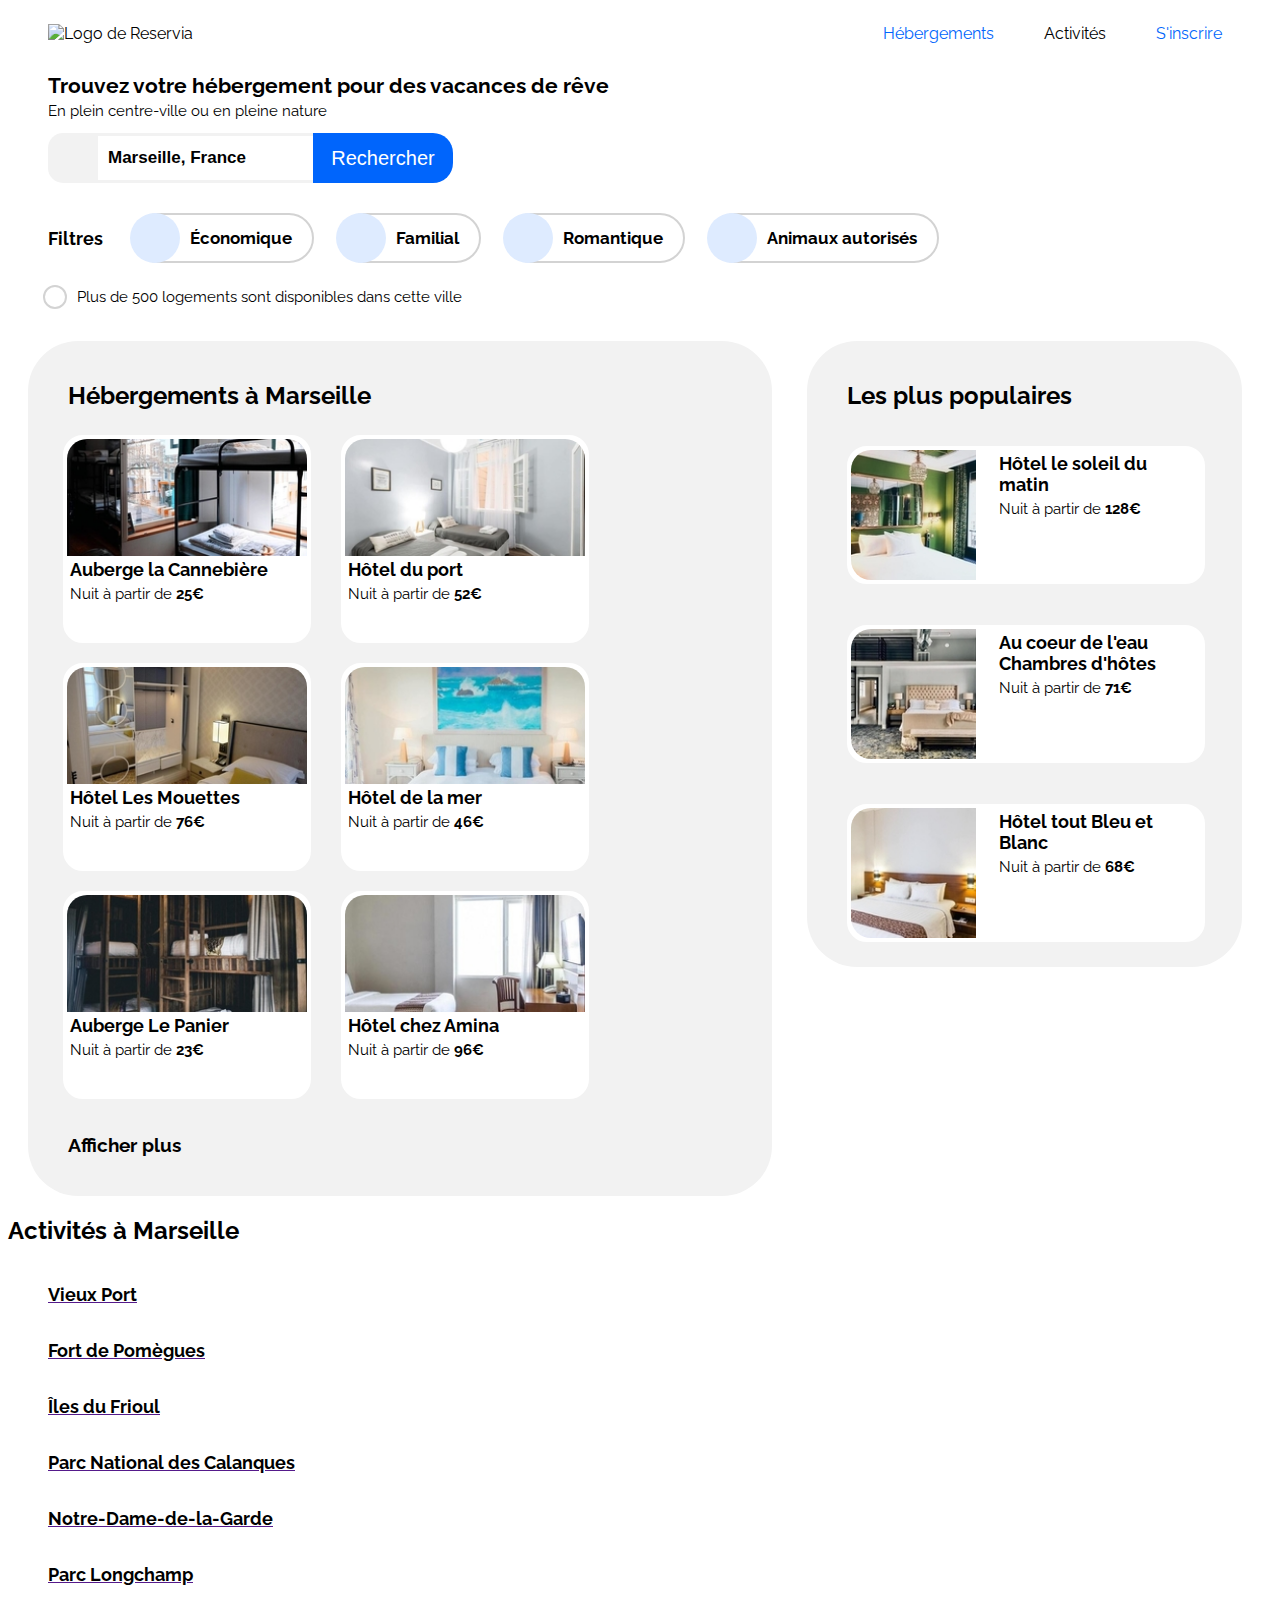
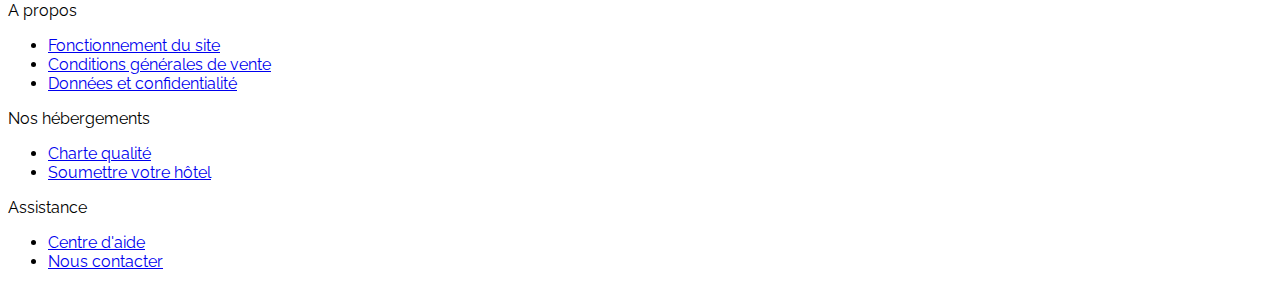
==== Index.html @ e4b5d16a "Merge branch 'Reservia' into main" ====
<!DOCTYPE html>
<html lang="fr">
    <head>
        <meta charset="utf-8" />
        <meta name="viewport" content="width=device-width, initial-scale=1.0">
        <title>Reservia - Hébergements à Marseille</title>
        <script src="https://kit.fontawesome.com/ca09bd6d26.js" crossorigin="anonymous"></script>
        <link rel="preconnect" href="https://fonts.gstatic.com">
        <link href="https://fonts.googleapis.com/css2?family=Raleway:wght@500&display=swap" rel="stylesheet"> 
        <link rel="stylesheet" href="style.css" />
    </head>
 
    <body>
        <div id="bloc_page">
            <header>
                <figure>
                   <img src="Images/logo/Reservia.svg" alt="Logo de Reservia" />     
                </figure>
                <nav>
                    <ul>
                        <li><a class="hebergements-marseille" href="#hebergements">Hébergements</a></li>
                        <li><a class="activites" href="#activites">Activités</a></li>
                        <li id="inscription">S'inscrire</li>
                    </ul>
                </nav>
            </header>

              <!--Section recherche-->
              <section id="section-recherche">

                <h1>Trouvez votre hébergement pour des vacances de rêve</h1>
                <p>En plein centre-ville ou en pleine nature</p>
                <form id="grande-cartouche">
                    <div id="localisation">
                      <i class="fas fa-map-marker-alt"></i>
                    </div>
                    <div id="barre-recherche">
                      <input type="search" id="recherche" name="q" 
                      placeholder="Marseille, France">
                    </div>
                    <button class="rechercher">Rechercher</button>
                </form>

                <!--Section filtres-->
                <div id="section-filtres">
          
                  <div id="filtres">Filtres</div>

                  <div class="cartouche">
                    <div class="cercle">
                      <i class="fas fa-money-bill-wave"></i>
                    </div>
                    <p class="texte">Économique</p>
                  </div>

                  <div class="cartouche">
                    <div class="cercle">
                      <i class="fas fa-child"></i>
                    </div>
                    <p class="texte">Familial</p>
                  </div>
                    
                  <div class="cartouche">
                    <div class="cercle">
                      <i class="fas fa-heart"></i>
                    </div>
                    <p class="texte">Romantique</p>
                  </div>

                  <div class="cartouche">
                    <div class="cercle">
                      <i class="fas fa-dog"></i>
                    </div>
                    <p class="texte">Animaux autorisés</p>
                  </div>
                </div>
              </section>

                <div class="information">
                  <div id="cercle-i">
                    <i class="fas fa-info"></i>
                  </div>
                    <p id="logements">Plus de 500 logements sont disponibles dans cette ville</p>    
                </div>
             

            <main>
              <!-- Section hébergements-->
              <section id="hebergements">

                <div class="hebergements1">
                  <h2>Hébergements à Marseille</h2>
                <div class="hebergements2">
                <a href="">
                <figure>
                  <img src="Images/hebergements/4_small/marcus-loke-unsplash.jpg" alt="Photo chambre">
                    <figcaption>
                      <h3>Auberge la Cannebière</h3>
                        <p>Nuit à partir de <strong>25€</strong></p>
                        <div class="étoile">
                          <i class="fas fa-star"></i>
                          <i class="fas fa-star"></i>
                          <i class="fas fa-star"></i>
                          <i class="fas fa-star"></i>
                          <i class="fas fa-star gris"></i>
                        </div>
                    </figcaption>
                </figure>
              </a>

                <a href="">
                <figure>
                  <img src="Images/hebergements/4_small/fred-kleber-unsplash.jpg" alt="Photo chambre">
                    <figcaption><h3>Hôtel du port</h3>
                    <p>Nuit à partir de <strong>52€</strong></p>
                    <div class="étoile">
                      <i class="fas fa-star"></i>
                      <i class="fas fa-star"></i>
                      <i class="fas fa-star"></i>
                      <i class="fas fa-star"></i>
                      <i class="fas fa-star"></i>
                    </div>
                    </figcaption>
                </figure>
                </a>

                <a href="">
                <figure>
                  <img src="Images/hebergements/4_small/reisetopia-unsplash.jpg" alt="Photo chambre">
                    <figcaption><h3>Hôtel Les Mouettes</h3>
                    <p>Nuit à partir de <strong>76€</strong></p>
                    <div class="étoile">
                      <i class="fas fa-star"></i>
                      <i class="fas fa-star"></i>
                      <i class="fas fa-star"></i>
                      <i class="fas fa-star"></i>
                      <i class="fas fa-star gris"></i>
                    </div>
                    </figcaption>
                </figure>
                </a>

                <a href="">
                <figure>
                  <img src="Images/hebergements/4_small/annie-spratt-unsplash.jpg" alt="Photo chambre">
                    <figcaption><h3>Hôtel de la mer</h3>
                    <p>Nuit à partir de <strong>46€</strong></p>
                    <div class="étoile">
                      <i class="fas fa-star"></i>
                      <i class="fas fa-star"></i>
                      <i class="fas fa-star"></i>
                      <i class="fas fa-star gris"></i>
                      <i class="fas fa-star gris"></i>
                    </div>
                    </figcaption>
                </figure>
                </a>
                
                <a href="">
                <figure>
                  <img src="Images/hebergements/4_small/nicate-lee-unsplash.jpg" alt="Photo chambre">
                    <figcaption><h3>Auberge Le Panier</h3>
                    <p>Nuit à partir de <strong>23€</strong></p>
                    <div class="étoile">
                      <i class="fas fa-star"></i>
                      <i class="fas fa-star"></i>
                      <i class="fas fa-star"></i>
                      <i class="fas fa-star"></i>
                      <i class="fas fa-star gris"></i>
                    </div>
                    </figcaption>
                </figure>
                </a>
                
                <a href="">
                <figure>
                  <img src="Images/hebergements/4_small/febrian-zakaria-unsplash.jpg" alt="Photo chambre">
                    <figcaption><h3>Hôtel chez Amina</h3>
                    <p>Nuit à partir de <strong>96€</strong></p>
                    <div class="étoile">
                      <i class="fas fa-star"></i>
                      <i class="fas fa-star"></i>
                      <i class="fas fa-star"></i>
                      <i class="fas fa-star"></i>
                      <i class="fas fa-star"></i>
                    </div>
                    </figcaption>
                </figure>
                </a>
              </div>
                <span>Afficher plus</span>
              
                </div>
                  
                <!--Les plus populaires-->
                <aside>
                  <h2>Les plus populaires</h2>
                  <a href="">
                    <figure>
                      <img src="Images/hebergements/4_small/emile-guillemot-unsplash.jpg" alt="Photo chambre"/>
                      <figcaption><h3>Hôtel le soleil du matin</h3>
                        <p>Nuit à partir de <strong>128€</strong></p>
                        <div class="étoile">
                        <i class="fas fa-star"></i>
                        <i class="fas fa-star"></i>
                        <i class="fas fa-star"></i>
                        <i class="fas fa-star"></i>
                        <i class="fas fa-star"></i>
                      </div>
                      </figcaption>
                    </figure>
                  </a>

                  <a href="">
                    <figure><img src="Images/hebergements/4_small/aw-creative-unsplash.jpg" alt="Photo chambre"/>
                      <figcaption><h3>Au coeur de l'eau Chambres d'hôtes</h3>
                      <p>Nuit à partir de <strong>71€</strong></p>
                      <div class="étoile">
                        <i class="fas fa-star"></i>
                        <i class="fas fa-star"></i>
                        <i class="fas fa-star"></i>
                        <i class="fas fa-star"></i>
                        <i class="fas fa-star gris"></i> 
                      </div>
                      </figcaption>
                    </figure>
                  </a>

                  <a href="">
                    <figure><img src="Images/hebergements/4_small/zakaria-unsplash.jpg" alt="Photo chambre"/>
                      <figcaption><h3>Hôtel tout Bleu et Blanc</h3>
                      <p>Nuit à partir de <strong>68€</strong></p>
                      <div class="étoile">
                        <i class="fas fa-star"></i>
                        <i class="fas fa-star"></i>
                        <i class="fas fa-star"></i>
                        <i class="fas fa-star"></i>
                        <i class="fas fa-star gris"></i>
                      </div>
                      </figcaption>
                    </figure>
                  </a>
                </aside>
              </section>

                <section>
                  <h2 id="activites">Activités à Marseille</h2>
                  <a href="">
                    <figure>
                      <img src="Images/activites/4_small/reno-laithienne-unsplash.jpg"
                         alt="">
                      <figcaption><h3>Vieux Port</h3></figcaption>
                    </figure>
                  </a>

                  <a href="">
                    <figure>
                      <img src="Images/activites/4_small/paul-hermann-unsplash.jpg"
                         alt="">
                      <figcaption><h3>Fort de Pomègues</h3></figcaption>
                    </figure>
                  </a>

                  <a href="">
                    <figure>
                      <img src="Images/activites/4_small/kevin-hikari-unsplash.jpg"
                         alt="">
                      <figcaption><h3>Îles du Frioul</h3></figcaption>
                    </figure>
                    <figure>
                      <img src="Images/activites/4_small/kilyan-sockalingum-unsplash.jpg"
                         alt="">
                      <figcaption><h3>Parc National des Calanques</h3></figcaption>
                    </figure>
                  </a>

                  <a href="">
                    <figure>
                      <img src="Images/activites/4_small/florian-wehde-unsplash.jpg"
                         alt="">
                      <figcaption><h3>Notre-Dame-de-la-Garde</h3></figcaption>
                    </figure>
                    <figure>
                      <img src="Images/activites/4_small/lena-paulin-unsplash.jpg"
                         alt="">
                      <figcaption><h3>Parc Longchamp</h3></figcaption>
                    </figure>
                  </a>
                </section>

            </main>
              <footer>
                <div class="bloc-footer">
                  <p>A propos</p>
                    <ul>
                      <li><a href="#">Fonctionnement du site</a></li>
                      <li><a href="#">Conditions générales de vente</a></li>
                      <li><a href="#">Données et confidentialité</a></li> 
                    </ul>   
                </div>
                <div class="bloc-footer">
                  <p>Nos hébergements</p>
                      <ul>
                        <li><a href="#">Charte qualité</a></li>
                        <li><a href="#">Soumettre votre hôtel</a></li>
                      </ul>
                </div>
                <div class="bloc-footer">
                  <p>Assistance</p>
                      <ul>
                        <li><a href="#">Centre d'aide</a></li>
                        <li><a href="#">Nous contacter</a></li>
                      </ul>
                </div>
            </footer>
        </div>
    </body>
</html>
---- style.css ----
body
{
    background-color: white;
    color: black;
    font-family: 'Raleway', sans-serif;
}

#bloc_page 
{
    max-width: 1400px;
    margin: auto;
}

/*header*/

header
{
    display: flex;
    justify-content: space-between;
}

nav ul
{
    list-style-type: none;
    display: flex;
}

nav li
{
    margin-right: 50px;
}

.hebergements-marseille 
{
    color: #0065FC;
    text-decoration: none;
    border-top: transparent 5px solid;
    padding-top: 23px;
}

.hebergements-marseille:hover
{
    border-top: #0065FC 5px solid;
}
.activites
{
    color: black;
    text-decoration: none;
}

#inscription
{
    color: #0065FC;
}



/*section recherche*/

#section-recherche
{
    display: flex;
    flex-direction: column;
    margin-left: 40px;
}

h1
{
    display: flex;
    font-size: 21px;
    height: 0px;
}

#section-recherche p
{
    display: flex;
    font-size: 14.5px;
}
#grande-cartouche
{
   display: flex;
   height: 50px;
}

#localisation
{
    display: flex;
    width: 50px;
    align-items: center;
    justify-content: center;
    background-color:#F2F2F2;
    border-radius: 30% 0% 0% 30%;
    font-size: 20px;
}


#recherche
{
    display: flex;
    justify-content: center;
    align-items: center;
    padding-left: 10px;
    width: 215px;
    height: 50px;
    border: none;
    border-top: 3px #F2F2F2 solid;
    border-bottom: 3px #F2F2F2 solid;
   
}

input::placeholder
{
    color: black;
    font-weight: bold;
    font-size: 17px;
}


button
{
    display: flex;
    align-items: center;
    justify-content: center;
    width: 140px;
    height: 50px;
    background-color: #0065FC;
    border: none;
    border-radius: 0px 20px 20px 0px;
    color: white;
    font-size: 20px;
}

/*section filtres*/

#section-filtres
{
    display: flex;
    flex-wrap: wrap;
    align-items: center;
    height: 70px;
    margin-top: 20px;
}

#filtres
{
    display: flex;
    height: 20px;
    font-size: 18px;
    font-weight: bold;
    margin: -10px 30px 0px 0px;
}
.cartouche
{
    display: flex;
    align-items: center;
    height: 40px;
    border: 2px solid #D3D3D3;
    border-radius: 50px;
    padding: 3px 20px 3px 25px;
    margin: 10px 25px 20px 0px; 
}

.cartouche:hover
{
    background-color: #DEEBFF;
}
.cercle
{
    display: flex;
    justify-content: center;
    align-items: center;
    background-color: #DEEBFF;
    border-radius: 50%;
    color: #0065FC;
    margin-left: -30px;
    height: 50px;
    width: 50px;
    font-size: 20px;
    
}

#section-filtres p
{
    font-weight: bold;
    margin-left: 10px;
    font-size: 17px; 
}

/*information*/

.information
{
    display: flex;
    align-items: center;
    margin-left: 35px;
    width: 35%;    
}

#cercle-i
{
    display: flex;
    justify-content: center;
    align-items: center;
    height: 20px;
    width: 20px;
    font-size: 15px;
    border-radius: 50%;
    border:  2px solid #D3D3D3;
    margin-right: 10px;
    color: #0065FC;
}

#logements
{
    display: flex;
    justify-content: center;
    align-items: center;
    font-size: 15px;
    color: black;
}
/*hébergements*/

#hebergements
{
    display: flex;
    margin-left: 20px;
    margin-top: 0px;
}

#hebergements p
{
    font-size: 15px;
    color: black;
    margin: 5px 0px;
}

.hebergements1
{
    display: flex;
    flex-direction: column;
    background-color: #F2F2F2;
    width: 65%;
    height: 30%;
    border-radius: 50px;
    margin: 20px 35px 0px 0px 
}

.hebergements2
{
    display: flex;
    flex-wrap: wrap;
    margin: 0px 0px -10px -5px;
}

.hebergements1 h2
{
margin: 40px 0px 20px 40px;

}


.hebergements1 figure
{
    display: flex;
    flex-direction: column;
    background-color: white;
    border: white solid 4px;
    height: 200px;
    width: 240px;
    border-radius: 20px; 
    margin: 5px -10px 15px 40px;
}

.hebergements1 img
{
    border-radius: 20px 20px 0px 0px;
}
.hebergements1 a
{
    text-decoration: none;
}

 h3
{
    margin: 0px;
    color: black;
    font-size: 18px;
}

.hebergements1 figcaption
{
    padding: 3px;
}

.étoile
{
    color: #0065FC;
    font-size: 12px;
}

.gris
{
    color: #F2F2F2;
}

.hebergements1 span
{
    margin: 30px 0px 40px 40px;
    font-size: 18.72px;
    font-weight: bold;
}

aside
    {
        display: flex;
        flex-direction: column;
        background-color: #F2F2F2;
        width: 35%;
        height: 35%;
        border-radius: 50px;
        margin: 20px 30px 0px 0px 
    }
    
aside a 
{
    text-decoration: none;
}

aside figure
{
    display: flex;
    border: white solid 4px;
    height: 130px;
    width: 350px;
    background-color: white;
    border-radius: 20px;
    margin-bottom: 25px;
}

aside img
{
    border-radius: 20px 0px 0px 20px;
}

aside h2
{
    margin: 40px 0px 20px 40px;
}

aside figcaption
{
    padding: 3px;
    margin-left: 20px;
}

aside h3
{
    display: flex;
    padding-right: 40px;
}

aside .étoile
{
    margin-top: 20%;
}
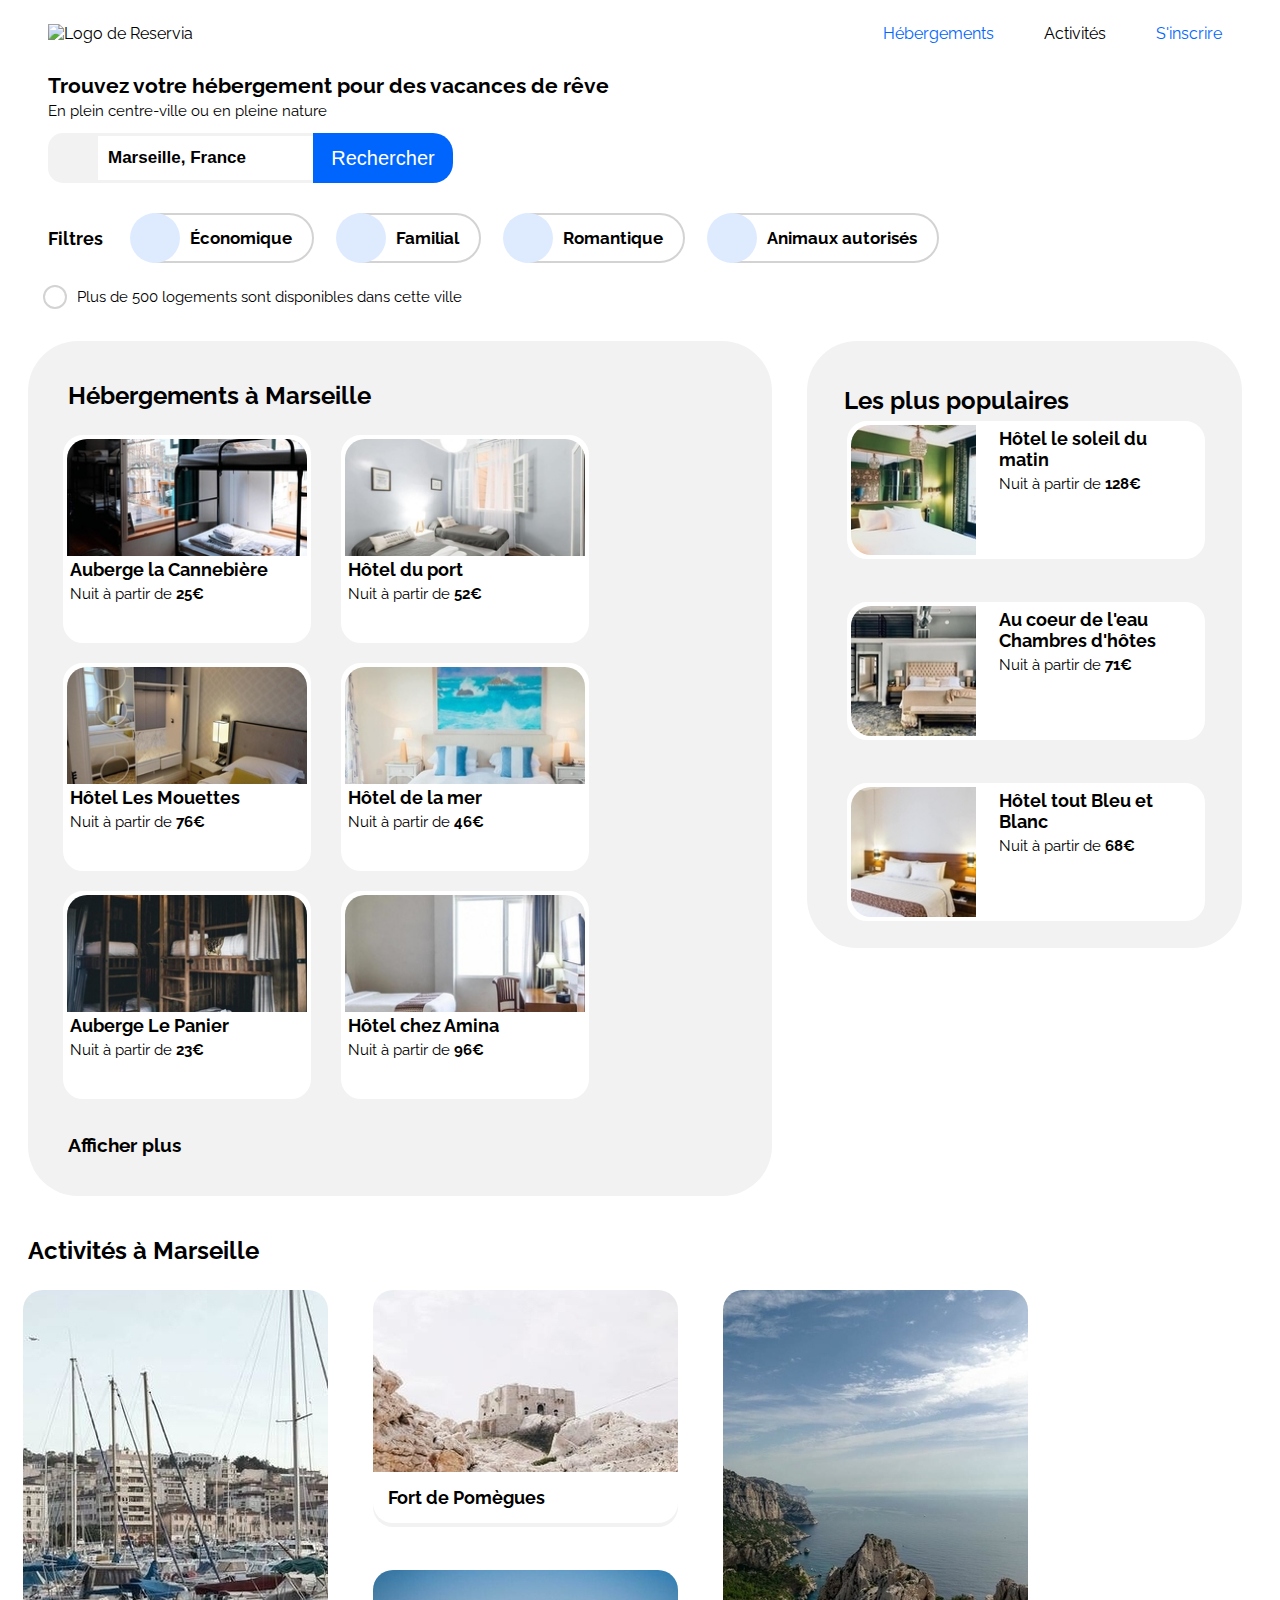
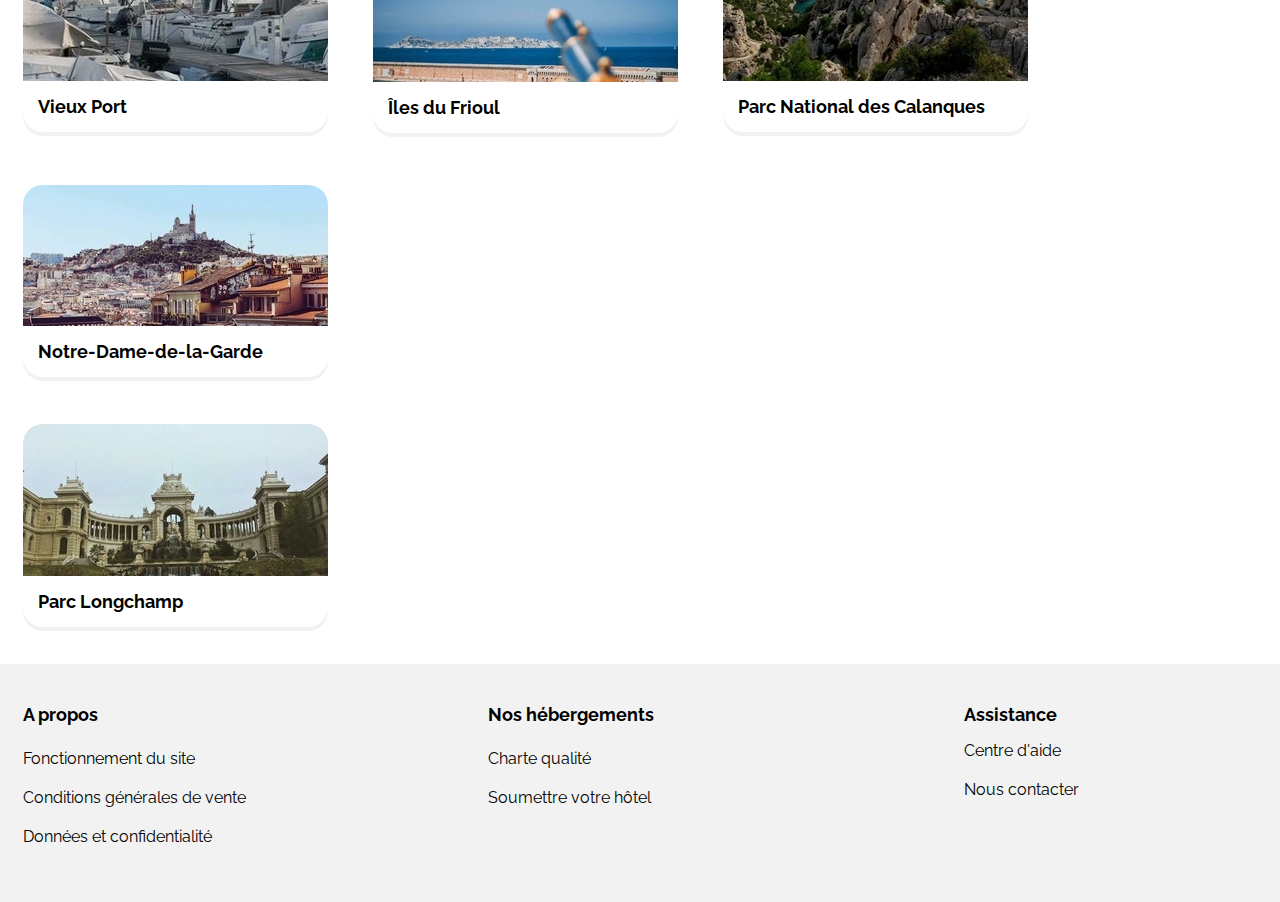
==== commit 798dc415: "Merge branch 'Reservia' into main" ====
--- a/Index.html
+++ b/Index.html
@@ -194,7 +194,12 @@
                   
                 <!--Les plus populaires-->
                 <aside>
+                  <div id="texte-icone">
                   <h2>Les plus populaires</h2>
+                  <div id="icone">
+                    <i class="fas fa-chart-line"></i>
+                  </div>
+                  </div>
                   <a href="">
                     <figure>
                       <img src="Images/hebergements/4_small/emile-guillemot-unsplash.jpg" alt="Photo chambre"/>
@@ -243,8 +248,9 @@
                 </aside>
               </section>
 
-                <section>
-                  <h2 id="activites">Activités à Marseille</h2>
+                <section id="tourisme">
+                  <h2>Activités à Marseille</h2>
+                  <div id="activites"> 
                   <a href="">
                     <figure>
                       <img src="Images/activites/4_small/reno-laithienne-unsplash.jpg"
@@ -259,14 +265,14 @@
                          alt="">
                       <figcaption><h3>Fort de Pomègues</h3></figcaption>
                     </figure>
-                  </a>
-
-                  <a href="">
+
                     <figure>
                       <img src="Images/activites/4_small/kevin-hikari-unsplash.jpg"
                          alt="">
                       <figcaption><h3>Îles du Frioul</h3></figcaption>
                     </figure>
+                  </a>
+                  <a href="">
                     <figure>
                       <img src="Images/activites/4_small/kilyan-sockalingum-unsplash.jpg"
                          alt="">
@@ -286,6 +292,7 @@
                       <figcaption><h3>Parc Longchamp</h3></figcaption>
                     </figure>
                   </a>
+                </div>
                 </section>
 
             </main>
@@ -306,11 +313,13 @@
                       </ul>
                 </div>
                 <div class="bloc-footer">
+                  <div class="assistance">
                   <p>Assistance</p>
                       <ul>
                         <li><a href="#">Centre d'aide</a></li>
                         <li><a href="#">Nous contacter</a></li>
                       </ul>
+                  </div>
                 </div>
             </footer>
         </div>
--- a/style.css
+++ b/style.css
@@ -255,7 +255,6 @@
 .hebergements1 h2
 {
 margin: 40px 0px 20px 40px;
-
 }
 
 
@@ -320,7 +319,18 @@
         border-radius: 50px;
         margin: 20px 30px 0px 0px 
     }
-    
+   
+#texte-icone
+{
+    display: flex;
+    justify-content: space-around;
+}
+
+#icone
+{
+    margin: 45px 20px 10px 10px;
+    font-size: 27px;
+}
 aside a 
 {
     text-decoration: none;
@@ -334,7 +344,7 @@
     width: 350px;
     background-color: white;
     border-radius: 20px;
-    margin-bottom: 25px;
+    margin-bottom: 27px;
 }
 
 aside img
@@ -344,7 +354,7 @@
 
 aside h2
 {
-    margin: 40px 0px 20px 40px;
+    margin: 45px 0px -10px -10px;
 }
 
 aside figcaption
@@ -362,4 +372,95 @@
 aside .étoile
 {
     margin-top: 20%;
+}
+
+#tourisme
+{
+    display: flex;
+    flex-direction: column;
+    width: 100%;
+    height: 30%;
+    margin: 20px 35px 0px 0px 
+}
+
+/*activités*/
+
+#activites
+{
+    display: flex;
+    flex-wrap: wrap;
+    margin: 0px 0px -10px -5px;
+}
+
+#tourisme h2
+{
+    margin: 20px 0px 20px 20px;
+}
+
+#tourisme figure
+{
+    display: flex;
+    flex-direction: column;
+    margin: 5px 25px 47px 20px;
+    border-radius: 0px 0px 20px 20px;
+    box-shadow: 0px 4px 0px  #F2F2F2;
+}
+
+#tourisme figcaption
+{
+    padding: 15px;
+    border-radius: 30px;
+    background-color: white;
+}
+
+#tourisme a 
+{
+    text-decoration: none;
+}
+
+#tourisme img
+{
+    border-radius: 20px 20px 0px 0px;
+}
+
+/*footer*/
+
+footer
+{
+    display: flex;
+    background-color: #F2F2F2;
+    margin: 0px -95px -20px -95px ;
+}
+
+.bloc-footer
+{
+    display: flex;
+    flex-direction: column;
+    margin: 20px 20px 20px 70px;
+}
+
+
+
+.bloc-footer li
+{
+    list-style-type: none;
+    margin-bottom: 20px;
+}
+
+.bloc-footer a
+{
+    text-decoration: none;
+    color: black;
+}
+
+.bloc-footer p
+{
+    font-size: 18px;
+    font-weight: bold;
+    margin: 20px 260px 8px 40px;
+}
+
+.assistance
+{
+    margin-left: -80px;
 }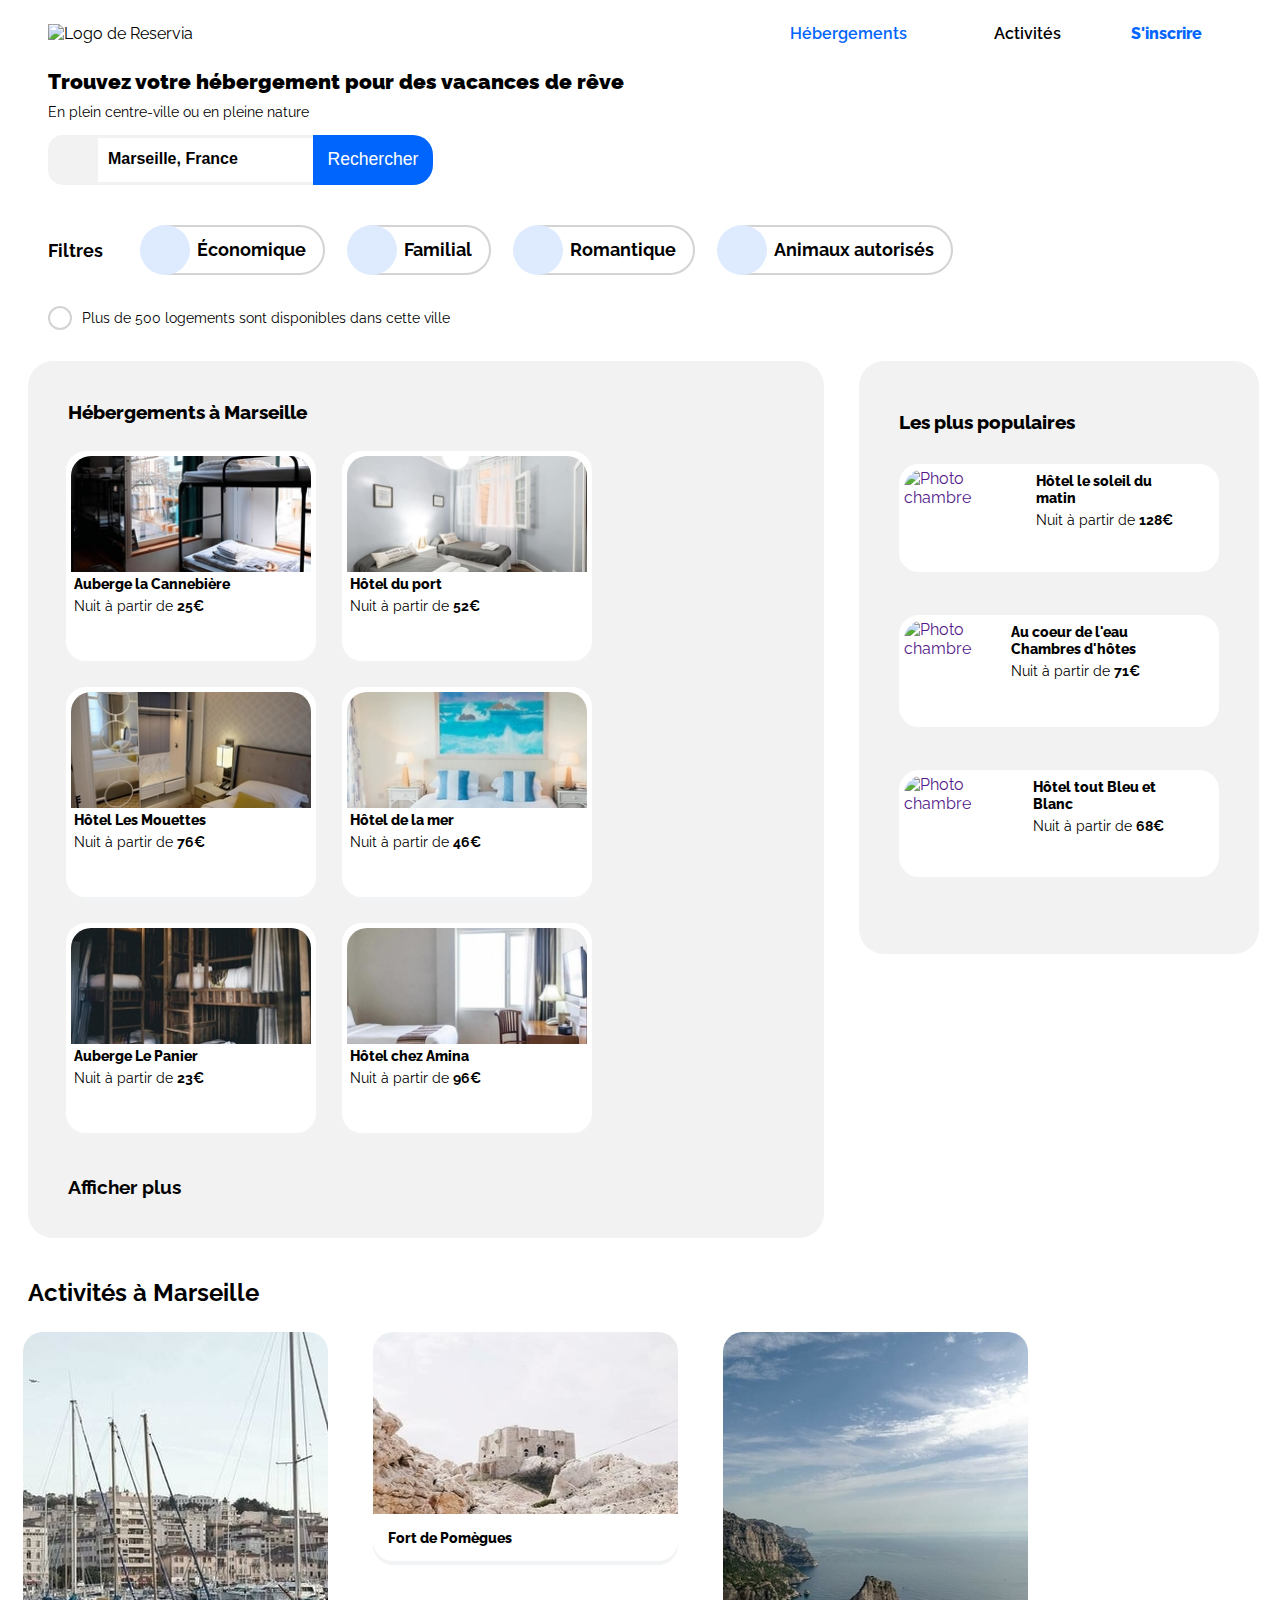
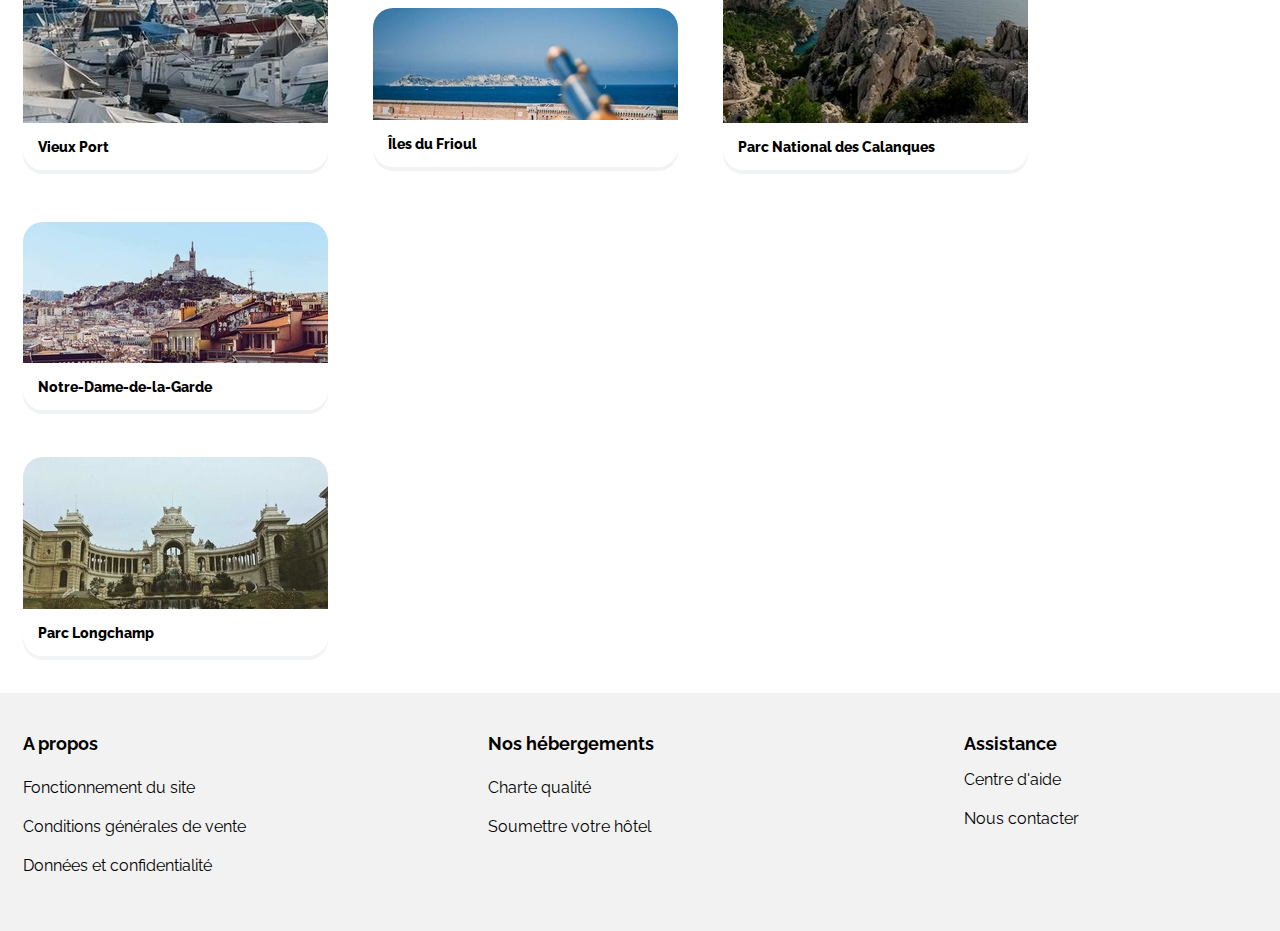
==== commit 6ca3b5ad: "blocage media queries header" ====
--- a/Index.html
+++ b/Index.html
@@ -6,16 +6,14 @@
         <title>Reservia - Hébergements à Marseille</title>
         <script src="https://kit.fontawesome.com/ca09bd6d26.js" crossorigin="anonymous"></script>
         <link rel="preconnect" href="https://fonts.gstatic.com">
-        <link href="https://fonts.googleapis.com/css2?family=Raleway:wght@500&display=swap" rel="stylesheet"> 
+        <link href="https://fonts.googleapis.com/css2?family=Raleway:wght@500;600;700;800;900&display=swap" rel="stylesheet"> 
         <link rel="stylesheet" href="style.css" />
     </head>
  
     <body>
         <div id="bloc_page">
             <header>
-                <figure>
                    <img src="Images/logo/Reservia.svg" alt="Logo de Reservia" />     
-                </figure>
                 <nav>
                     <ul>
                         <li><a class="hebergements-marseille" href="#hebergements">Hébergements</a></li>
@@ -74,7 +72,6 @@
                     <p class="texte">Animaux autorisés</p>
                   </div>
                 </div>
-              </section>
 
                 <div class="information">
                   <div id="cercle-i">
@@ -82,6 +79,7 @@
                   </div>
                     <p id="logements">Plus de 500 logements sont disponibles dans cette ville</p>    
                 </div>
+              </section>
              
 
             <main>
@@ -202,7 +200,7 @@
                   </div>
                   <a href="">
                     <figure>
-                      <img src="Images/hebergements/4_small/emile-guillemot-unsplash.jpg" alt="Photo chambre"/>
+                      <img src="Images/hebergements/4_small/emileguillemot-unsplash.jpg" alt="Photo chambre"/>
                       <figcaption><h3>Hôtel le soleil du matin</h3>
                         <p>Nuit à partir de <strong>128€</strong></p>
                         <div class="étoile">
@@ -217,7 +215,7 @@
                   </a>
 
                   <a href="">
-                    <figure><img src="Images/hebergements/4_small/aw-creative-unsplash.jpg" alt="Photo chambre"/>
+                    <figure><img src="Images/hebergements/4_small/awcreative-unsplash.jpg" alt="Photo chambre"/>
                       <figcaption><h3>Au coeur de l'eau Chambres d'hôtes</h3>
                       <p>Nuit à partir de <strong>71€</strong></p>
                       <div class="étoile">
@@ -232,7 +230,7 @@
                   </a>
 
                   <a href="">
-                    <figure><img src="Images/hebergements/4_small/zakaria-unsplash.jpg" alt="Photo chambre"/>
+                    <figure><img src="Images/hebergements/4_small/zakariaunsplash.jpg" alt="Photo chambre"/>
                       <figcaption><h3>Hôtel tout Bleu et Blanc</h3>
                       <p>Nuit à partir de <strong>68€</strong></p>
                       <div class="étoile">
--- a/style.css
+++ b/style.css
@@ -17,40 +17,52 @@
 {
     display: flex;
     justify-content: space-between;
-}
-
+    align-items: center;
+}
+
+header img
+{
+    margin-left: 40px;
+}
+nav
+{
+    margin-left: -50px;
+}
 nav ul
 {
+    display: flex;
     list-style-type: none;
-    display: flex;
 }
 
 nav li
 {
-    margin-right: 50px;
+    margin-right: 70px;
 }
 
 .hebergements-marseille 
 {
     color: #0065FC;
     text-decoration: none;
-    border-top: transparent 5px solid;
-    padding-top: 23px;
+    font-weight: 600;
+    border-top: transparent 2px solid;
+    padding: 35px 17px 0px 17px;
 }
 
 .hebergements-marseille:hover
 {
-    border-top: #0065FC 5px solid;
+    border-top: #0065FC 2px solid;
 }
 .activites
 {
     color: black;
     text-decoration: none;
+    font-weight: 600;
 }
 
 #inscription
 {
     color: #0065FC;
+    font-weight: 800;
 }
 
 
@@ -62,19 +74,21 @@
     display: flex;
     flex-direction: column;
     margin-left: 40px;
+    margin-bottom: 20px;
 }
 
 h1
 {
     display: flex;
-    font-size: 21px;
-    height: 0px;
+    font-size: 1.3em;
+    font-weight:900;
+    margin: 10px 0px -5px 0px;
 }
 
 #section-recherche p
 {
     display: flex;
-    font-size: 14.5px;
+    font-size: 0.9em;
 }
 #grande-cartouche
 {
@@ -111,8 +125,8 @@
 input::placeholder
 {
     color: black;
-    font-weight: bold;
-    font-size: 17px;
+    font-weight: bolder;
+    font-size: 1.2em;
 }
 
 
@@ -121,13 +135,13 @@
     display: flex;
     align-items: center;
     justify-content: center;
-    width: 140px;
+    width: 120px;
     height: 50px;
     background-color: #0065FC;
     border: none;
     border-radius: 0px 20px 20px 0px;
     color: white;
-    font-size: 20px;
+    font-size: 1.1em;
 }
 
 /*section filtres*/
@@ -137,17 +151,18 @@
     display: flex;
     flex-wrap: wrap;
     align-items: center;
-    height: 70px;
     margin-top: 20px;
+    padding: 20px;
 }
 
 #filtres
 {
     display: flex;
     height: 20px;
-    font-size: 18px;
+    font-size: 1.1em;
     font-weight: bold;
-    margin: -10px 30px 0px 0px;
+    margin-right: 40px;
+    margin-left: -20px;
 }
 .cartouche
 {
@@ -156,8 +171,8 @@
     height: 40px;
     border: 2px solid #D3D3D3;
     border-radius: 50px;
-    padding: 3px 20px 3px 25px;
-    margin: 10px 25px 20px 0px; 
+    padding: 3px 10px 3px 25px;
+    margin-right: 25px;
 }
 
 .cartouche:hover
@@ -175,15 +190,15 @@
     margin-left: -30px;
     height: 50px;
     width: 50px;
-    font-size: 20px;
-    
+    font-size: 18px;
 }
 
 #section-filtres p
 {
+    color: black;
     font-weight: bold;
-    margin-left: 10px;
-    font-size: 17px; 
+    font-size: 1.1em; 
+    padding: 7px;
 }
 
 /*information*/
@@ -191,8 +206,8 @@
 .information
 {
     display: flex;
-    align-items: center;
-    margin-left: 35px;
+    flex-wrap: wrap;
+    align-items: center;
     width: 35%;    
 }
 
@@ -218,6 +233,8 @@
     font-size: 15px;
     color: black;
 }
+
+
 /*hébergements*/
 
 #hebergements
@@ -229,7 +246,7 @@
 
 #hebergements p
 {
-    font-size: 15px;
+    font-size: 0.9em;
     color: black;
     margin: 5px 0px;
 }
@@ -239,22 +256,25 @@
     display: flex;
     flex-direction: column;
     background-color: #F2F2F2;
-    width: 65%;
     height: 30%;
-    border-radius: 50px;
-    margin: 20px 35px 0px 0px 
+    width: 64%;
+    border-radius: 25px;
+    margin-right: 35px;
+    padding: 0px;
 }
 
 .hebergements2
 {
     display: flex;
     flex-wrap: wrap;
-    margin: 0px 0px -10px -5px;
+    padding-left: 25px;
 }
 
 .hebergements1 h2
 {
-margin: 40px 0px 20px 40px;
+    margin: 40px 0px 15px 40px;
+    font-size: 1.2em;
+    font-weight: 800;
 }
 
 
@@ -263,11 +283,12 @@
     display: flex;
     flex-direction: column;
     background-color: white;
-    border: white solid 4px;
+    border: white solid 5px;
+    margin: 13px;
     height: 200px;
-    width: 240px;
+    min-width: 240px;
     border-radius: 20px; 
-    margin: 5px -10px 15px 40px;
+    box-shadow: 0px 4px 1px #F2F3F4;
 }
 
 .hebergements1 img
@@ -283,7 +304,8 @@
 {
     margin: 0px;
     color: black;
-    font-size: 18px;
+    font-size: 0.9em;
+    font-weight: 800;
 }
 
 .hebergements1 figcaption
@@ -313,22 +335,24 @@
     {
         display: flex;
         flex-direction: column;
+        flex-wrap: wrap;
         background-color: #F2F2F2;
-        width: 35%;
-        height: 35%;
-        border-radius: 50px;
-        margin: 20px 30px 0px 0px 
+        min-width: 28%;
+        height: 30%;
+        border-radius: 25px;
+        padding: 50px 0px;
     }
    
 #texte-icone
 {
     display: flex;
-    justify-content: space-around;
+    justify-content: space-between;
 }
 
 #icone
 {
-    margin: 45px 20px 10px 10px;
+    margin-top: 0px;
+    padding-right: 40px;
     font-size: 27px;
 }
 aside a 
@@ -339,9 +363,8 @@
 aside figure
 {
     display: flex;
-    border: white solid 4px;
-    height: 130px;
-    width: 350px;
+    border: white solid 5px;
+    max-width: 310px;
     background-color: white;
     border-radius: 20px;
     margin-bottom: 27px;
@@ -354,25 +377,30 @@
 
 aside h2
 {
-    margin: 45px 0px -10px -10px;
+    margin-top: 0px;
+    padding-left: 40px;
+    font-size: 1.2em;
+    font-weight: 800;
 }
 
 aside figcaption
 {
     padding: 3px;
-    margin-left: 20px;
+    margin-left: 10px;
 }
 
 aside h3
 {
     display: flex;
-    padding-right: 40px;
+    padding-right: 35px;
 }
 
 aside .étoile
 {
     margin-top: 20%;
 }
+
+/*activités*/
 
 #tourisme
 {
@@ -383,8 +411,6 @@
     margin: 20px 35px 0px 0px 
 }
 
-/*activités*/
-
 #activites
 {
     display: flex;
@@ -403,7 +429,7 @@
     flex-direction: column;
     margin: 5px 25px 47px 20px;
     border-radius: 0px 0px 20px 20px;
-    box-shadow: 0px 4px 0px  #F2F2F2;
+    box-shadow: 0px 4px 1px #F2F3F4 ;
 }
 
 #tourisme figcaption
@@ -428,6 +454,7 @@
 footer
 {
     display: flex;
+    flex-wrap: wrap;
     background-color: #F2F2F2;
     margin: 0px -95px -20px -95px ;
 }
@@ -463,4 +490,132 @@
 .assistance
 {
     margin-left: -80px;
+}
+
+
+@media only screen and (max-width: 768px)
+{
+    #bloc_page
+    {
+        width: auto;
+    }
+
+
+    /*hebergements*/
+
+    #hebergements
+    {
+        flex-direction: column-reverse;
+    }
+
+    #hebergements p 
+    {
+        font-size: 11px;
+    }
+
+    .hebergements1
+    {
+        background-color: white;
+    }
+
+    .hebergements1 h2
+    {
+        display: flex;
+        font-size: 1em;
+        margin: 30px -40px 0px 15px;
+    }
+
+    .hebergements2
+    {
+        margin: 0px;
+        padding: 0px;
+    }
+    aside
+    {
+        padding: 10px;
+        margin-left: -10px;
+        border-radius: 0px;
+    }
+
+    aside figure
+    {
+        margin: 10px 0px;
+        padding-right: -15px;
+    }
+
+    h3
+    {
+        font-size: 12px;
+    }
+
+    aside .étoile
+    {
+        margin-top: 28%;
+    }
+
+    #icone
+    {
+        margin-top: 20px;
+        padding-right: 0px;
+        font-size: 20px;
+    }
+
+    aside h2
+    {
+        margin-top: 20px;
+        padding-left: 5px;
+        font-size: 17px;
+    }
+
+    .hebergements1 span
+    {
+        margin: 25px 0px 40px 10px;
+    }
+
+    
+    /*header*/
+
+    header
+    {   
+       border: cornflowerblue solid 3px;
+    }
+
+
+    .hebergements-marseille
+    {
+        margin: 0px 0px 0px -120px;
+        border-top: transparent;
+        padding: 0px 28px 10px 28px;
+    }
+
+    .hebergements-marseille:hover
+    {
+        border-bottom: #0065FC 3px solid;
+    }
+
+    .activites
+    {
+        margin: 0px 5px 0px 20px ;
+        padding: 0px 28px 10px 28px;
+        border:  3px solid #F2F2F2;
+    }
+
+    #inscription
+    {
+        order: -1;
+        padding-bottom: 0px;
+        border:  3px solid #F2F2F2;
+    }
+
+    header img
+    {
+       width: 110px;
+       border:  3px solid #F2F2F2;
+       margin: 0px 50px 50px 0px;
+    }
+
+    nav ul
+    {
+        flex-direction: column;
+    }
 }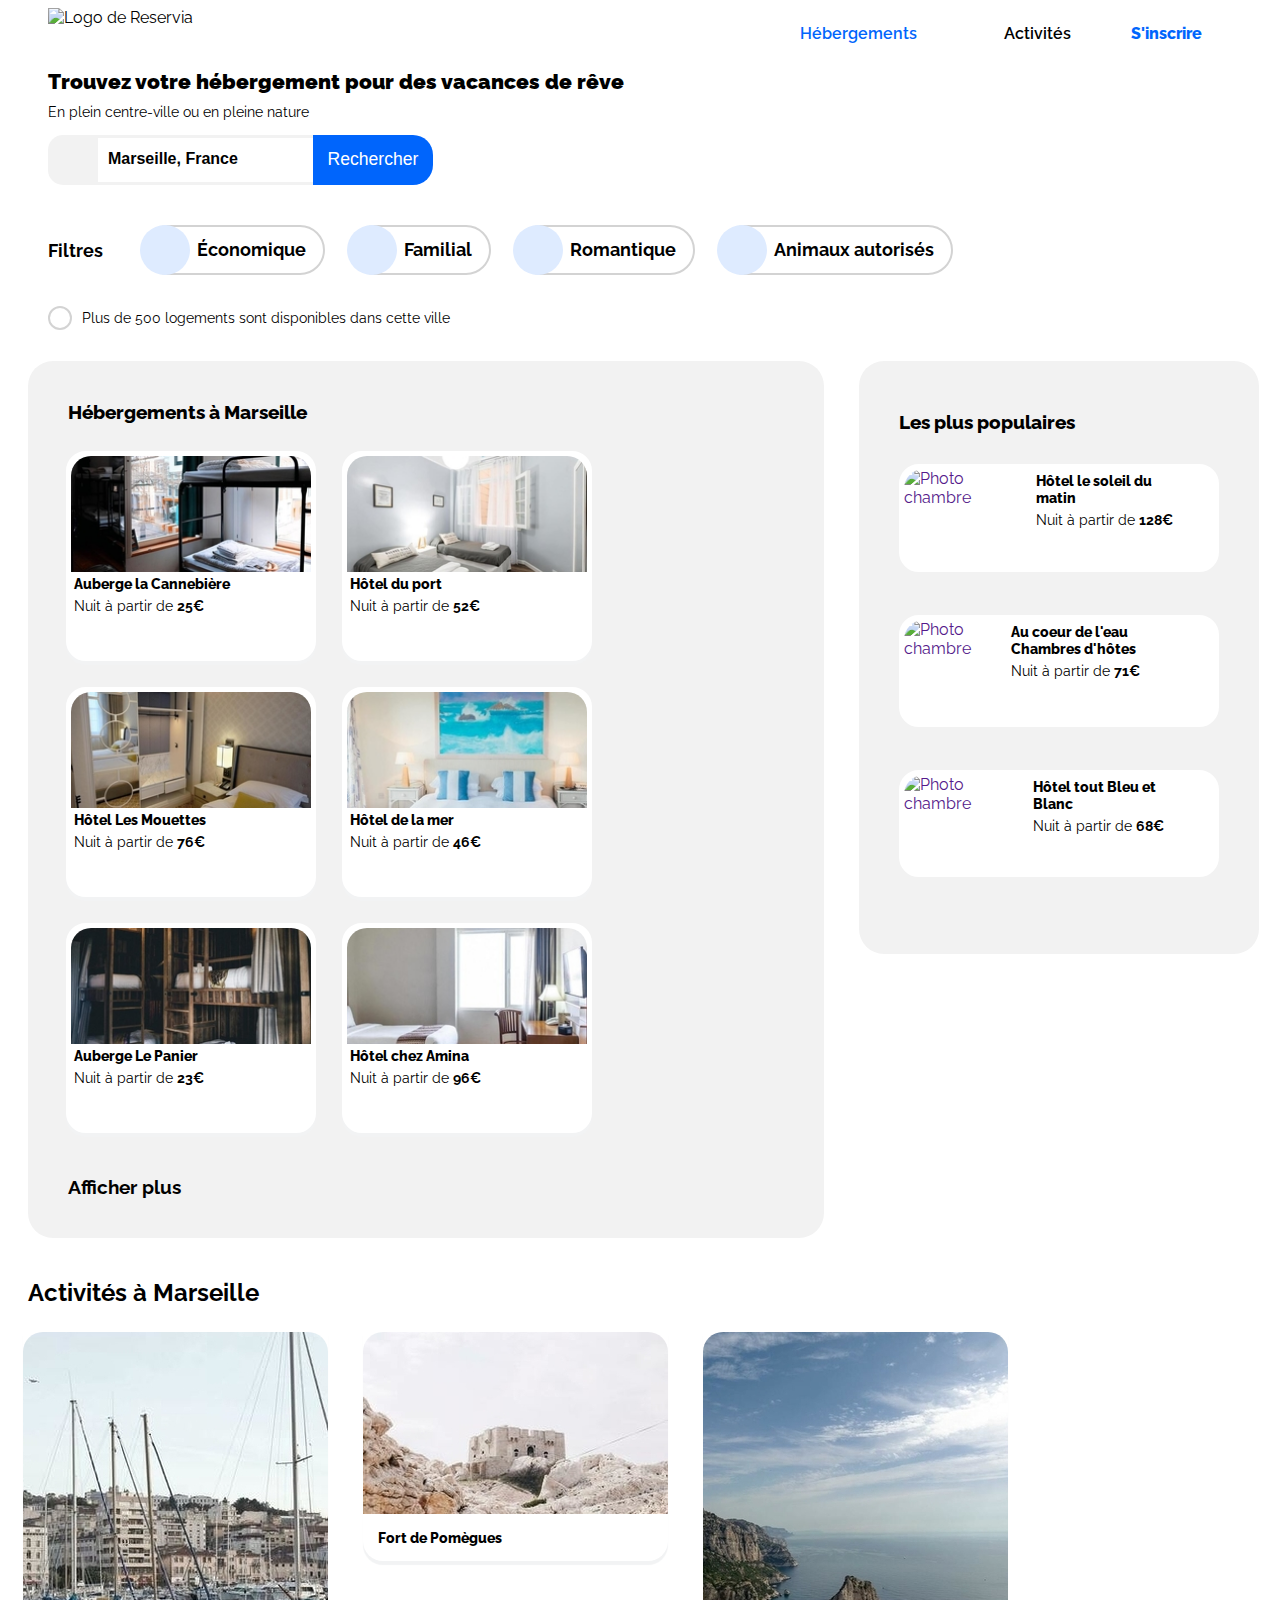
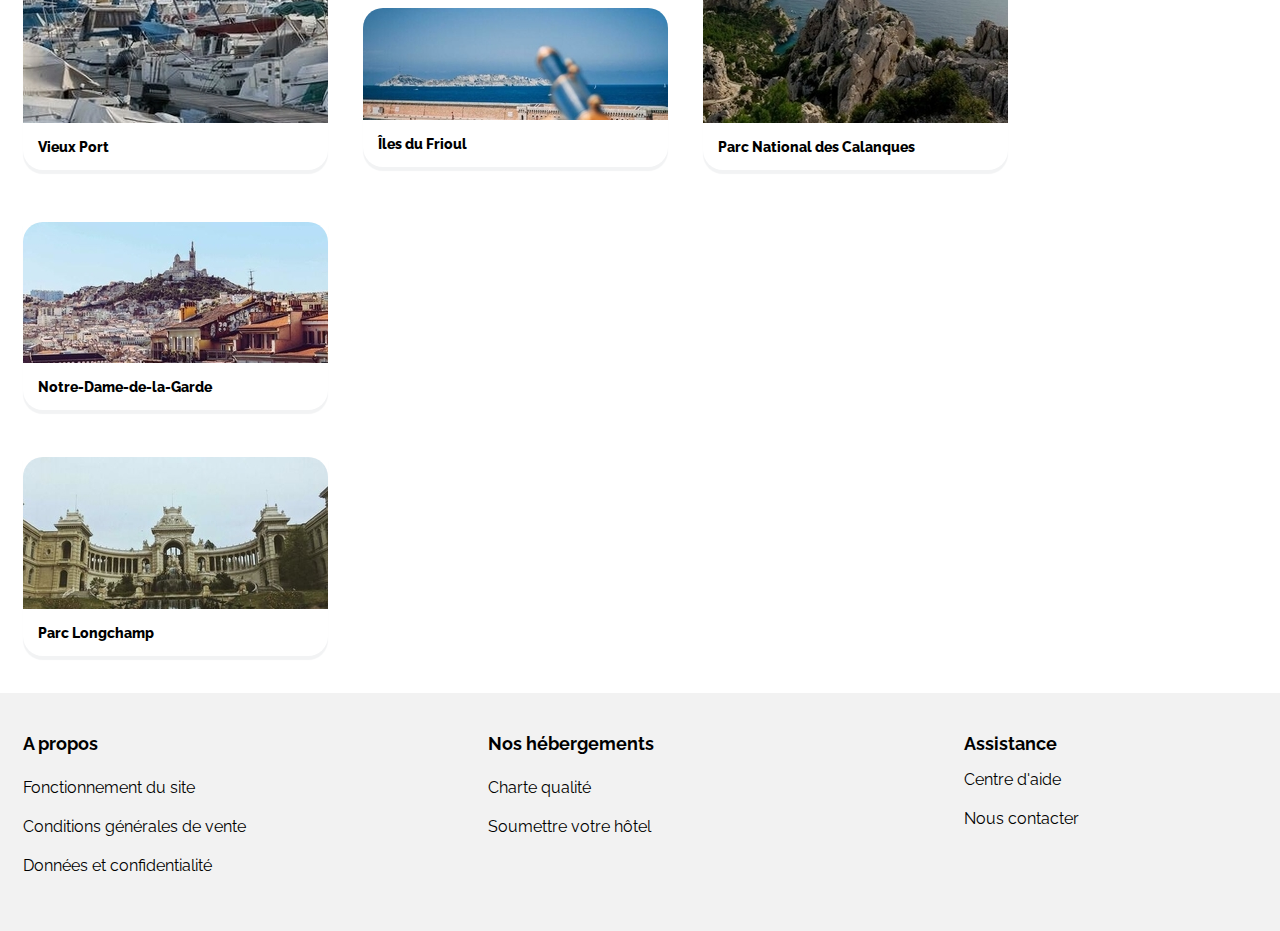
==== commit c0c63a12: "header refait" ====
--- a/Index.html
+++ b/Index.html
@@ -13,14 +13,14 @@
     <body>
         <div id="bloc_page">
             <header>
-                   <img src="Images/logo/Reservia.svg" alt="Logo de Reservia" />     
-                <nav>
+                <img src="Images/logo/Reservia.svg" alt="Logo de Reservia" />     
+                  <nav>
                     <ul>
                         <li><a class="hebergements-marseille" href="#hebergements">Hébergements</a></li>
                         <li><a class="activites" href="#activites">Activités</a></li>
-                        <li id="inscription">S'inscrire</li>
                     </ul>
-                </nav>
+                  </nav>
+              <p id="inscription">S'inscrire</p>
             </header>
 
               <!--Section recherche-->
--- a/style.css
+++ b/style.css
@@ -16,18 +16,20 @@
 header
 {
     display: flex;
-    justify-content: space-between;
-    align-items: center;
+    margin-left: 40px;
 }
 
 header img
 {
-    margin-left: 40px;
+    height: 36px;
 }
 nav
 {
-    margin-left: -50px;
-}
+    display: flex;
+    margin-left: auto;
+    margin-right: -10px;
+}
+
 nav ul
 {
     display: flex;
@@ -37,6 +39,11 @@
 nav li
 {
     margin-right: 70px;
+}
+
+header p
+{
+    padding-right: 70px;
 }
 
 .hebergements-marseille 
@@ -45,7 +52,7 @@
     text-decoration: none;
     font-weight: 600;
     border-top: transparent 2px solid;
-    padding: 35px 17px 0px 17px;
+    padding: 22px 17px 0px 17px;
 }
 
 .hebergements-marseille:hover
@@ -408,7 +415,7 @@
     flex-direction: column;
     width: 100%;
     height: 30%;
-    margin: 20px 35px 0px 0px 
+    margin: 20px 25px 0px 0px 
 }
 
 #activites
@@ -427,7 +434,7 @@
 {
     display: flex;
     flex-direction: column;
-    margin: 5px 25px 47px 20px;
+    margin: 5px 15px 47px 20px;
     border-radius: 0px 0px 20px 20px;
     box-shadow: 0px 4px 1px #F2F3F4 ;
 }
@@ -576,16 +583,15 @@
     /*header*/
 
     header
-    {   
-       border: cornflowerblue solid 3px;
-    }
-
-
+    {
+        display: flex;
+        flex-wrap: wrap;
+    }
     .hebergements-marseille
     {
-        margin: 0px 0px 0px -120px;
         border-top: transparent;
-        padding: 0px 28px 10px 28px;
+        border-bottom: #0065FC 3px solid;
+        order: -2;
     }
 
     .hebergements-marseille:hover
@@ -595,27 +601,26 @@
 
     .activites
     {
-        margin: 0px 5px 0px 20px ;
-        padding: 0px 28px 10px 28px;
-        border:  3px solid #F2F2F2;
+        display: flex;
+        padding: 0px 0px 10px 20px;
+        border-bottom:  3px solid burlywood;
+        order: -1;
     }
 
     #inscription
     {
-        order: -1;
-        padding-bottom: 0px;
-        border:  3px solid #F2F2F2;
+        display: flex;
+        width: 35%;
+        order: -3;
     }
 
     header img
     {
-       width: 110px;
-       border:  3px solid #F2F2F2;
-       margin: 0px 50px 50px 0px;
-    }
-
-    nav ul
-    {
-        flex-direction: column;
+      order: -4;
+    }
+
+    nav
+    {
+
     }
 }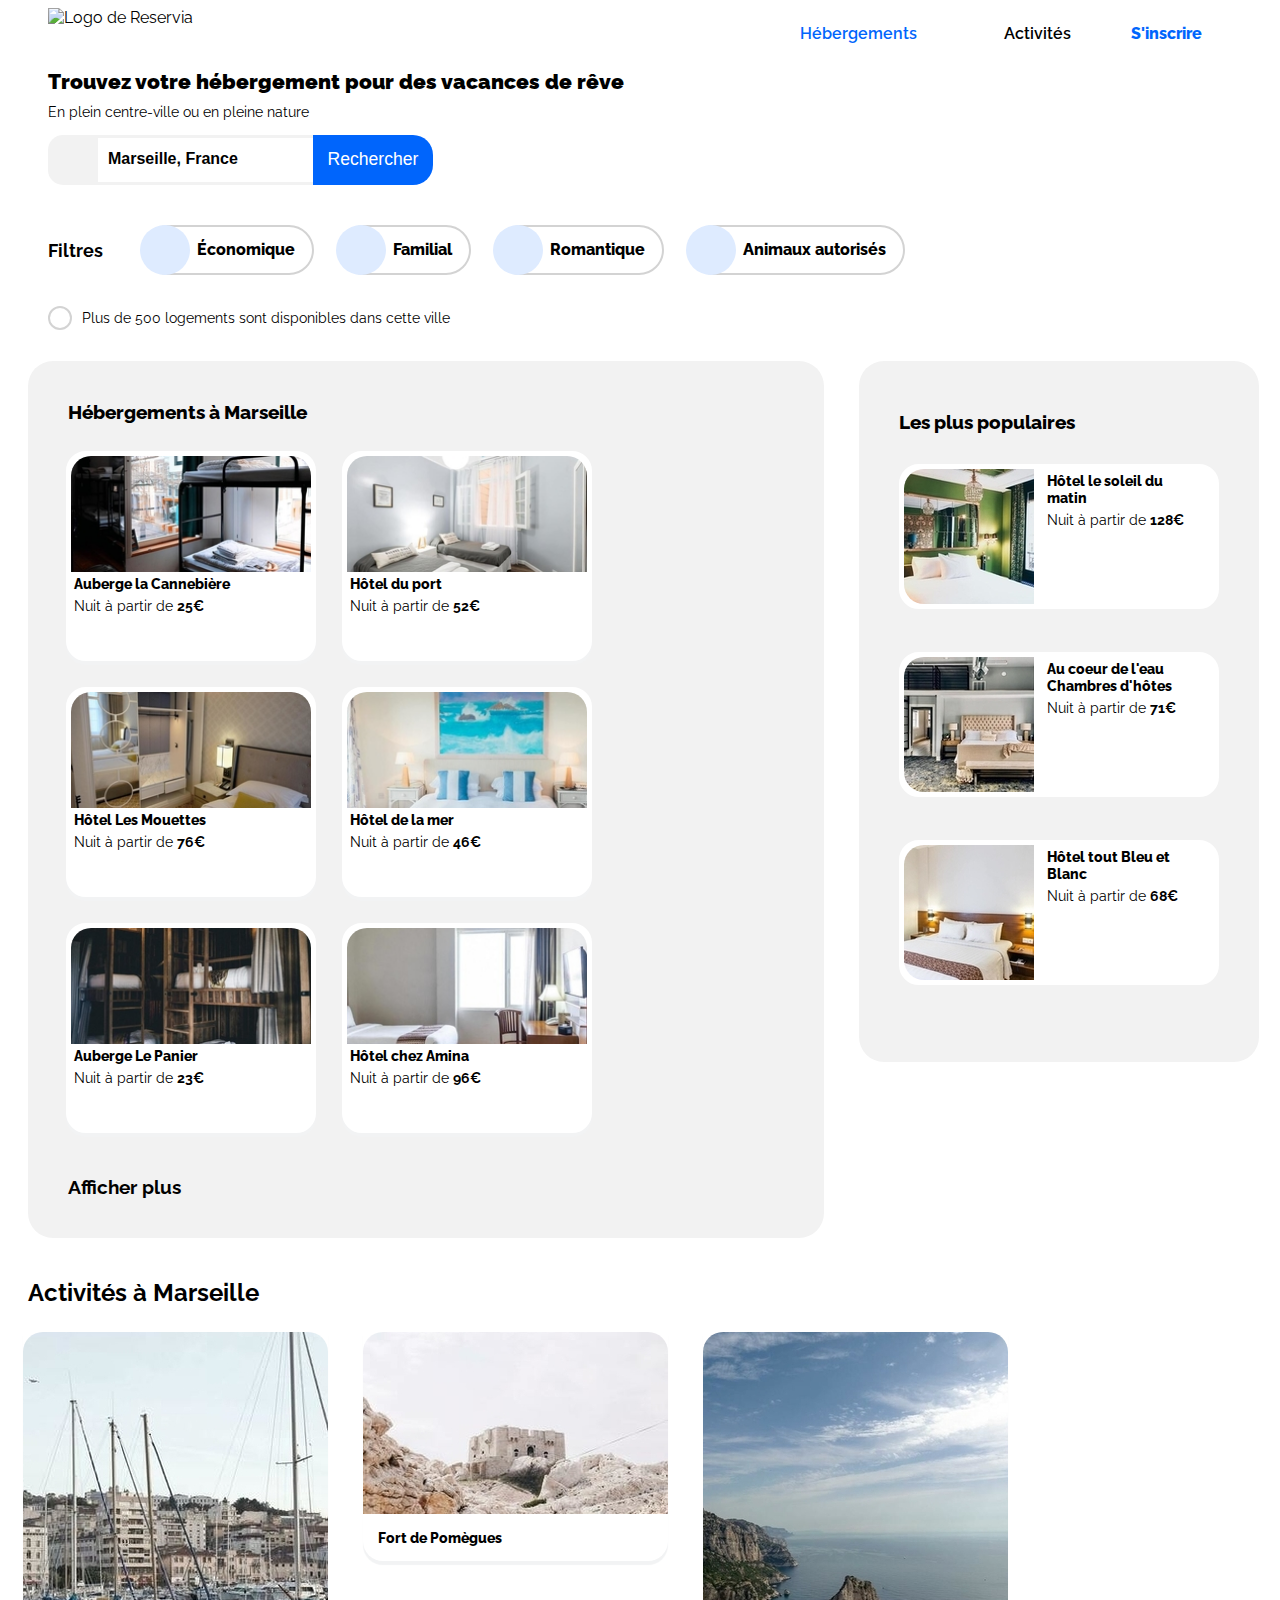
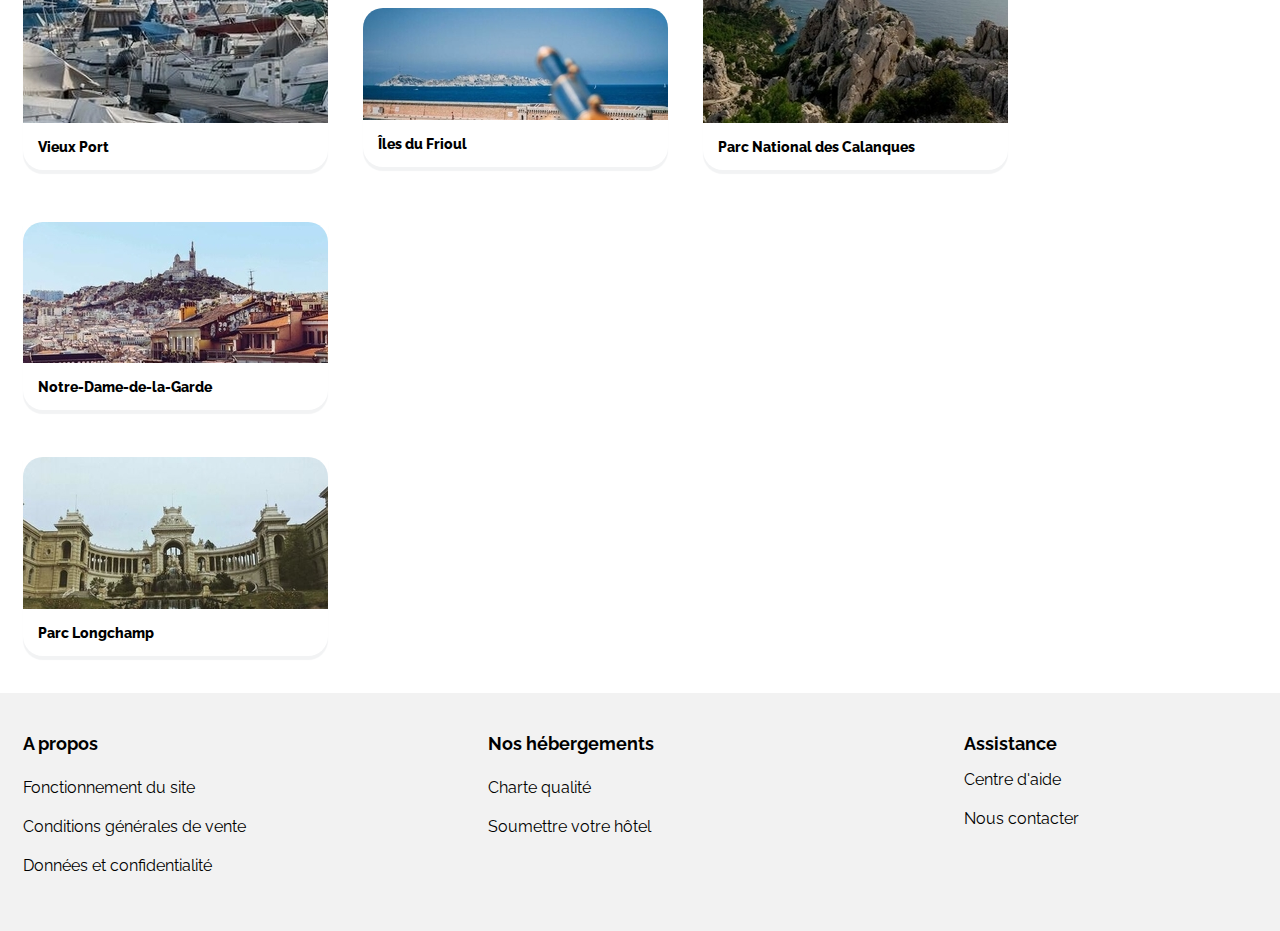
==== commit 7bc6930a: "header section filtres" ====
--- a/Index.html
+++ b/Index.html
@@ -200,7 +200,7 @@
                   </div>
                   <a href="">
                     <figure>
-                      <img src="Images/hebergements/4_small/emileguillemot-unsplash.jpg" alt="Photo chambre"/>
+                      <img src="Images/hebergements/4_small/emile-guillemot-unsplash.jpg" alt="Photo chambre"/>
                       <figcaption><h3>Hôtel le soleil du matin</h3>
                         <p>Nuit à partir de <strong>128€</strong></p>
                         <div class="étoile">
@@ -215,7 +215,7 @@
                   </a>
 
                   <a href="">
-                    <figure><img src="Images/hebergements/4_small/awcreative-unsplash.jpg" alt="Photo chambre"/>
+                    <figure><img src="Images/hebergements/4_small/aw-creative-unsplash.jpg" alt="Photo chambre"/>
                       <figcaption><h3>Au coeur de l'eau Chambres d'hôtes</h3>
                       <p>Nuit à partir de <strong>71€</strong></p>
                       <div class="étoile">
@@ -230,7 +230,7 @@
                   </a>
 
                   <a href="">
-                    <figure><img src="Images/hebergements/4_small/zakariaunsplash.jpg" alt="Photo chambre"/>
+                    <figure><img src="Images/hebergements/4_small/zakaria-unsplash.jpg" alt="Photo chambre"/>
                       <figcaption><h3>Hôtel tout Bleu et Blanc</h3>
                       <p>Nuit à partir de <strong>68€</strong></p>
                       <div class="étoile">
--- a/style.css
+++ b/style.css
@@ -203,8 +203,8 @@
 #section-filtres p
 {
     color: black;
-    font-weight: bold;
-    font-size: 1.1em; 
+    font-weight: 800;
+    font-size: 1em; 
     padding: 7px;
 }
 
@@ -513,6 +513,7 @@
     #hebergements
     {
         flex-direction: column-reverse;
+        width: 100%;
     }
 
     #hebergements p 
@@ -522,6 +523,7 @@
 
     .hebergements1
     {
+        flex-wrap: wrap;
         background-color: white;
     }
 
@@ -547,7 +549,6 @@
     aside figure
     {
         margin: 10px 0px;
-        padding-right: -15px;
     }
 
     h3
@@ -586,12 +587,15 @@
     {
         display: flex;
         flex-wrap: wrap;
+        margin-left: 0px;
     }
     .hebergements-marseille
     {
         border-top: transparent;
         border-bottom: #0065FC 3px solid;
         order: -2;
+        margin-left: -48px;
+        padding: 0px 17px 10px 17px;
     }
 
     .hebergements-marseille:hover
@@ -601,26 +605,61 @@
 
     .activites
     {
-        display: flex;
-        padding: 0px 0px 10px 20px;
-        border-bottom:  3px solid burlywood;
+        padding: 0px 30px 10px 30px;
+        border-bottom:  3px solid #F2F2F2;
         order: -1;
+        margin-left: -70px;
     }
 
     #inscription
     {
-        display: flex;
-        width: 35%;
+        margin-left: auto;
         order: -3;
     }
 
     header img
     {
-      order: -4;
+
+        order: -4;
     }
 
     nav
     {
-
-    }
+        width: 320px;
+        font-size: 0.8em;
+    }
+
+    /* Section filtres*/
+    #filtres
+    {
+        margin-bottom: 15px;
+        width: 100%;
+    }
+
+    #section-filtres
+    {
+        margin-left: -40px;
+    }
+    #section-filtres p
+    {
+        font-size: 0.8em;
+    }
+    .cartouche
+    {
+        height: 25px;
+        margin: 0px 12px 10px 0px;
+        padding: 2px 5px 3px 20px ;
+    }
+
+    .cercle
+    {
+        height: 35px;
+        width: 35px;
+        font-size: 15px;
+    }
+
+    /*section-recherche*/
+
+    
+   
 }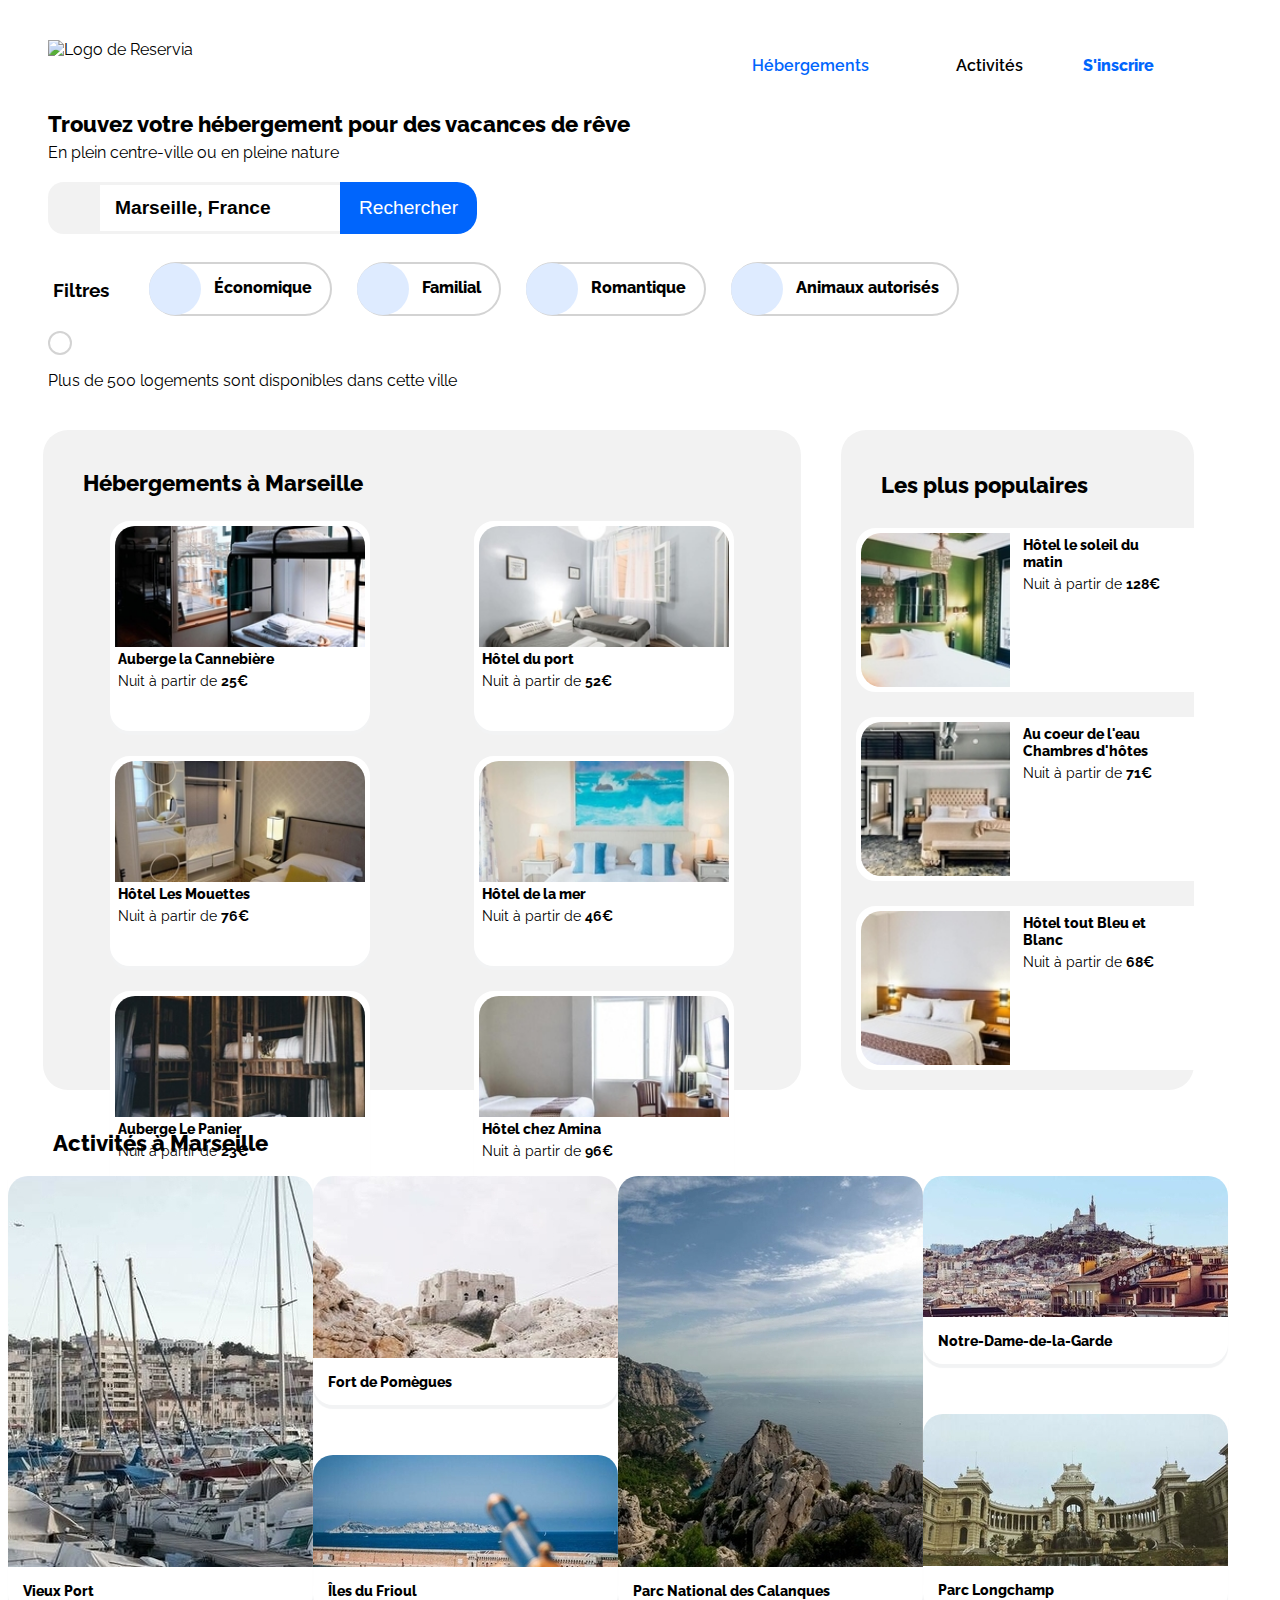
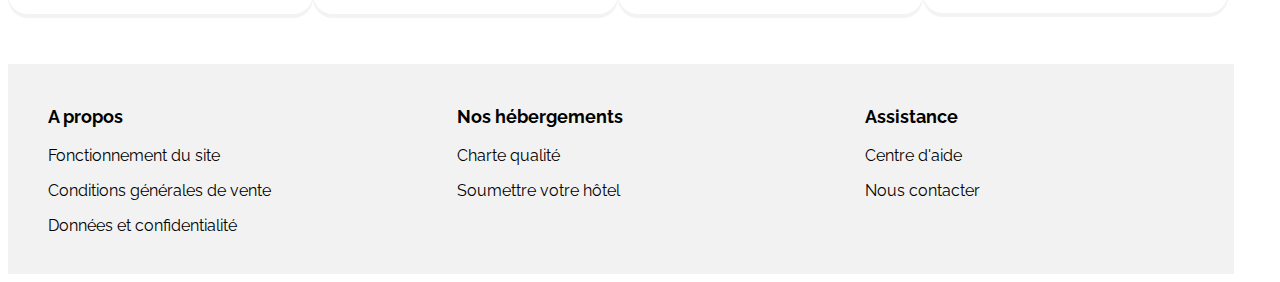
==== commit 1bb18b53: "footer refait" ====
--- a/Index.html
+++ b/Index.html
@@ -36,14 +36,17 @@
                       <input type="search" id="recherche" name="q" 
                       placeholder="Marseille, France">
                     </div>
-                    <button class="rechercher">Rechercher</button>
+                    <button id="rechercher">Rechercher</button>
+                    <div id="icone-recherche">
+                      <i class="fas fa-search"></i>
+                    </div>
                 </form>
 
                 <!--Section filtres-->
                 <div id="section-filtres">
           
                   <div id="filtres">Filtres</div>
-
+                  <div id="cartouches">
                   <div class="cartouche">
                     <div class="cercle">
                       <i class="fas fa-money-bill-wave"></i>
@@ -72,13 +75,14 @@
                     <p class="texte">Animaux autorisés</p>
                   </div>
                 </div>
-
+              </div>
                 <div class="information">
                   <div id="cercle-i">
                     <i class="fas fa-info"></i>
                   </div>
-                    <p id="logements">Plus de 500 logements sont disponibles dans cette ville</p>    
-                </div>
+                    <p>Plus de 500 logements sont disponibles dans cette ville</p>    
+                </div>
+                
               </section>
              
 
@@ -193,11 +197,12 @@
                 <!--Les plus populaires-->
                 <aside>
                   <div id="texte-icone">
-                  <h2>Les plus populaires</h2>
-                  <div id="icone">
-                    <i class="fas fa-chart-line"></i>
-                  </div>
-                  </div>
+                    <h2>Les plus populaires</h2>
+                      <div id="icone">
+                        <i class="fas fa-chart-line"></i>
+                      </div>
+                  </div>
+
                   <a href="">
                     <figure>
                       <img src="Images/hebergements/4_small/emile-guillemot-unsplash.jpg" alt="Photo chambre"/>
@@ -311,13 +316,11 @@
                       </ul>
                 </div>
                 <div class="bloc-footer">
-                  <div class="assistance">
                   <p>Assistance</p>
                       <ul>
                         <li><a href="#">Centre d'aide</a></li>
                         <li><a href="#">Nous contacter</a></li>
                       </ul>
-                  </div>
                 </div>
             </footer>
         </div>
--- a/style.css
+++ b/style.css
@@ -7,21 +7,29 @@
 
 #bloc_page 
 {
-    max-width: 1400px;
+    max-width: 1500px;
     margin: auto;
 }
 
+h2
+{
+    font-size: 1.4em;
+    font-weight: 800;
+}
+
 /*header*/
 
 header
 {
     display: flex;
     margin-left: 40px;
+    margin-top: 40px;
+    width: 93%;
 }
 
 header img
 {
-    height: 36px;
+    height: 46px;
 }
 nav
 {
@@ -52,7 +60,7 @@
     text-decoration: none;
     font-weight: 600;
     border-top: transparent 2px solid;
-    padding: 22px 17px 0px 17px;
+    padding: 50px 17px 0px 17px;
 }
 
 .hebergements-marseille:hover
@@ -87,26 +95,30 @@
 h1
 {
     display: flex;
-    font-size: 1.3em;
-    font-weight:900;
-    margin: 10px 0px -5px 0px;
+    font-size: 1.4em;
+    font-weight:800;
+    margin-top: 20px;
+    margin-bottom: -10px;
 }
 
 #section-recherche p
 {
     display: flex;
-    font-size: 0.9em;
+    font-size: 1em;
+    margin-bottom: 20px;
 }
 #grande-cartouche
 {
    display: flex;
    height: 50px;
+   margin-bottom: -5px;
 }
 
 #localisation
 {
     display: flex;
-    width: 50px;
+    width: 52px;
+    height: 52px;
     align-items: center;
     justify-content: center;
     background-color:#F2F2F2;
@@ -120,20 +132,19 @@
     display: flex;
     justify-content: center;
     align-items: center;
-    padding-left: 10px;
-    width: 215px;
-    height: 50px;
+    padding-left: 15px;
+    width: 240px;
+    height: 52px;
     border: none;
     border-top: 3px #F2F2F2 solid;
     border-bottom: 3px #F2F2F2 solid;
-   
+    font-size: 1.2em;
+    font-weight: bolder;
 }
 
 input::placeholder
 {
     color: black;
-    font-weight: bolder;
-    font-size: 1.2em;
 }
 
 
@@ -142,13 +153,18 @@
     display: flex;
     align-items: center;
     justify-content: center;
-    width: 120px;
-    height: 50px;
+    width: 137px;
+    height: 52px;
     background-color: #0065FC;
     border: none;
     border-radius: 0px 20px 20px 0px;
     color: white;
-    font-size: 1.1em;
+    font-size: 1.2em;
+}
+
+#icone-recherche
+{
+    display: none;
 }
 
 /*section filtres*/
@@ -159,17 +175,22 @@
     flex-wrap: wrap;
     align-items: center;
     margin-top: 20px;
-    padding: 20px;
+    padding: 15px;
 }
 
 #filtres
 {
     display: flex;
     height: 20px;
-    font-size: 1.1em;
+    font-size: 1.2em;
     font-weight: bold;
     margin-right: 40px;
-    margin-left: -20px;
+    margin-left: -10px;
+}
+
+#cartouches
+{
+    display: flex;
 }
 .cartouche
 {
@@ -178,7 +199,7 @@
     height: 40px;
     border: 2px solid #D3D3D3;
     border-radius: 50px;
-    padding: 3px 10px 3px 25px;
+    padding: 5px 15px 5px 28px;
     margin-right: 25px;
 }
 
@@ -195,17 +216,19 @@
     border-radius: 50%;
     color: #0065FC;
     margin-left: -30px;
-    height: 50px;
-    width: 50px;
-    font-size: 18px;
+    height: 52px;
+    width: 52px;
+    font-size: 20px;
 }
 
 #section-filtres p
 {
+
     color: black;
     font-weight: 800;
     font-size: 1em; 
-    padding: 7px;
+    padding: 3px;
+    margin-left: 10px;
 }
 
 /*information*/
@@ -232,23 +255,12 @@
     color: #0065FC;
 }
 
-#logements
-{
-    display: flex;
-    justify-content: center;
-    align-items: center;
-    font-size: 15px;
-    color: black;
-}
-
-
 /*hébergements*/
 
 #hebergements
 {
     display: flex;
-    margin-left: 20px;
-    margin-top: 0px;
+    margin: 0px 35px;
 }
 
 #hebergements p
@@ -263,27 +275,24 @@
     display: flex;
     flex-direction: column;
     background-color: #F2F2F2;
-    height: 30%;
-    width: 64%;
+    width: 61%;
+    height: 630px;
     border-radius: 25px;
-    margin-right: 35px;
-    padding: 0px;
+    margin-right: 40px;
+    padding: 15px;
+}
+
+.hebergements1 h2
+{
+    margin: 25px 0px 0px 25px;
 }
 
 .hebergements2
 {
     display: flex;
     flex-wrap: wrap;
-    padding-left: 25px;
-}
-
-.hebergements1 h2
-{
-    margin: 40px 0px 15px 40px;
-    font-size: 1.2em;
-    font-weight: 800;
-}
-
+    justify-content: space-around;
+}
 
 .hebergements1 figure
 {
@@ -291,9 +300,10 @@
     flex-direction: column;
     background-color: white;
     border: white solid 5px;
-    margin: 13px;
+    margin: auto;
+    margin-top: 25px;
     height: 200px;
-    min-width: 240px;
+    min-width: 250px;
     border-radius: 20px; 
     box-shadow: 0px 4px 1px #F2F3F4;
 }
@@ -333,9 +343,9 @@
 
 .hebergements1 span
 {
-    margin: 30px 0px 40px 40px;
-    font-size: 18.72px;
-    font-weight: bold;
+    margin: 50px 0px 0px 30px;
+    font-size: 1em;
+    font-weight: 800;
 }
 
 aside
@@ -344,24 +354,33 @@
         flex-direction: column;
         flex-wrap: wrap;
         background-color: #F2F2F2;
-        min-width: 28%;
-        height: 30%;
+        width: 27%;
+        height: 630px;
         border-radius: 25px;
-        padding: 50px 0px;
+        padding: 15px;
     }
    
+aside h2
+{
+    margin-left: 25px;
+    margin-bottom: 5px;
+}
 #texte-icone
 {
     display: flex;
     justify-content: space-between;
+    width: 100%;
+    margin-top: 8px;
 }
 
 #icone
 {
-    margin-top: 0px;
-    padding-right: 40px;
-    font-size: 27px;
-}
+    font-size: 23px;
+    margin-top: 18px;
+    margin-right: 20px;
+}
+
+
 aside a 
 {
     text-decoration: none;
@@ -371,10 +390,12 @@
 {
     display: flex;
     border: white solid 5px;
-    max-width: 310px;
+    height: 154px;
+    width: 354px;
     background-color: white;
     border-radius: 20px;
-    margin-bottom: 27px;
+    margin: auto;
+    margin-top: 25px;
 }
 
 aside img
@@ -382,13 +403,6 @@
     border-radius: 20px 0px 0px 20px;
 }
 
-aside h2
-{
-    margin-top: 0px;
-    padding-left: 40px;
-    font-size: 1.2em;
-    font-weight: 800;
-}
 
 aside figcaption
 {
@@ -413,30 +427,30 @@
 {
     display: flex;
     flex-direction: column;
-    width: 100%;
-    height: 30%;
-    margin: 20px 25px 0px 0px 
+    width: 95%;
+    margin-left: 0px;
+    margin-bottom: 50px;
 }
 
 #activites
 {
     display: flex;
-    flex-wrap: wrap;
-    margin: 0px 0px -10px -5px;
+    justify-content: space-evenly;
 }
 
 #tourisme h2
 {
-    margin: 20px 0px 20px 20px;
+    margin: 40px 0px -30px 45px;
 }
 
 #tourisme figure
 {
     display: flex;
     flex-direction: column;
-    margin: 5px 15px 47px 20px;
     border-radius: 0px 0px 20px 20px;
     box-shadow: 0px 4px 1px #F2F3F4 ;
+    margin:auto;
+    margin-top: 50px;
 }
 
 #tourisme figcaption
@@ -461,16 +475,16 @@
 footer
 {
     display: flex;
-    flex-wrap: wrap;
     background-color: #F2F2F2;
-    margin: 0px -95px -20px -95px ;
+    width: 97%;
 }
 
 .bloc-footer
 {
     display: flex;
     flex-direction: column;
-    margin: 20px 20px 20px 70px;
+    width: 460px;
+    line-height: 5px;
 }
 
 
@@ -478,7 +492,7 @@
 .bloc-footer li
 {
     list-style-type: none;
-    margin-bottom: 20px;
+    margin-bottom: 30px;
 }
 
 .bloc-footer a
@@ -489,14 +503,10 @@
 
 .bloc-footer p
 {
+    margin-top: 50px;
+    margin-left: 40px;
     font-size: 18px;
     font-weight: bold;
-    margin: 20px 260px 8px 40px;
-}
-
-.assistance
-{
-    margin-left: -80px;
 }
 
 
@@ -595,7 +605,7 @@
         border-bottom: #0065FC 3px solid;
         order: -2;
         margin-left: -48px;
-        padding: 0px 17px 10px 17px;
+        padding: 0px 20px 10px 20px;
     }
 
     .hebergements-marseille:hover
@@ -608,13 +618,15 @@
         padding: 0px 30px 10px 30px;
         border-bottom:  3px solid #F2F2F2;
         order: -1;
-        margin-left: -70px;
+        margin-left: -67%;
     }
 
     #inscription
     {
         margin-left: auto;
         order: -3;
+        font-size: 0.7em;
+        margin-right: 7%;
     }
 
     header img
@@ -626,7 +638,7 @@
     nav
     {
         width: 320px;
-        font-size: 0.8em;
+        font-size: 0.7em;
     }
 
     /* Section filtres*/
@@ -636,19 +648,24 @@
         width: 100%;
     }
 
+    #cartouches
+    {
+        margin-left: -18px;
+    }
     #section-filtres
     {
-        margin-left: -40px;
+        margin-left: -37px;
     }
     #section-filtres p
     {
         font-size: 0.8em;
+        padding: 5px;
     }
     .cartouche
     {
         height: 25px;
-        margin: 0px 12px 10px 0px;
-        padding: 2px 5px 3px 20px ;
+        margin: 0px 2px 10px 0px;
+        padding: 2px 0px 3px 20px ;
     }
 
     .cercle
@@ -660,6 +677,18 @@
 
     /*section-recherche*/
 
-    
+    #rechercher
+    {
+        display: none;
+    }
+
+    #grande-cartouche
+    {
+        margin-left: -15%;
+    }
+    #recherche
+    {
+        display: flex ;
+    }
    
 }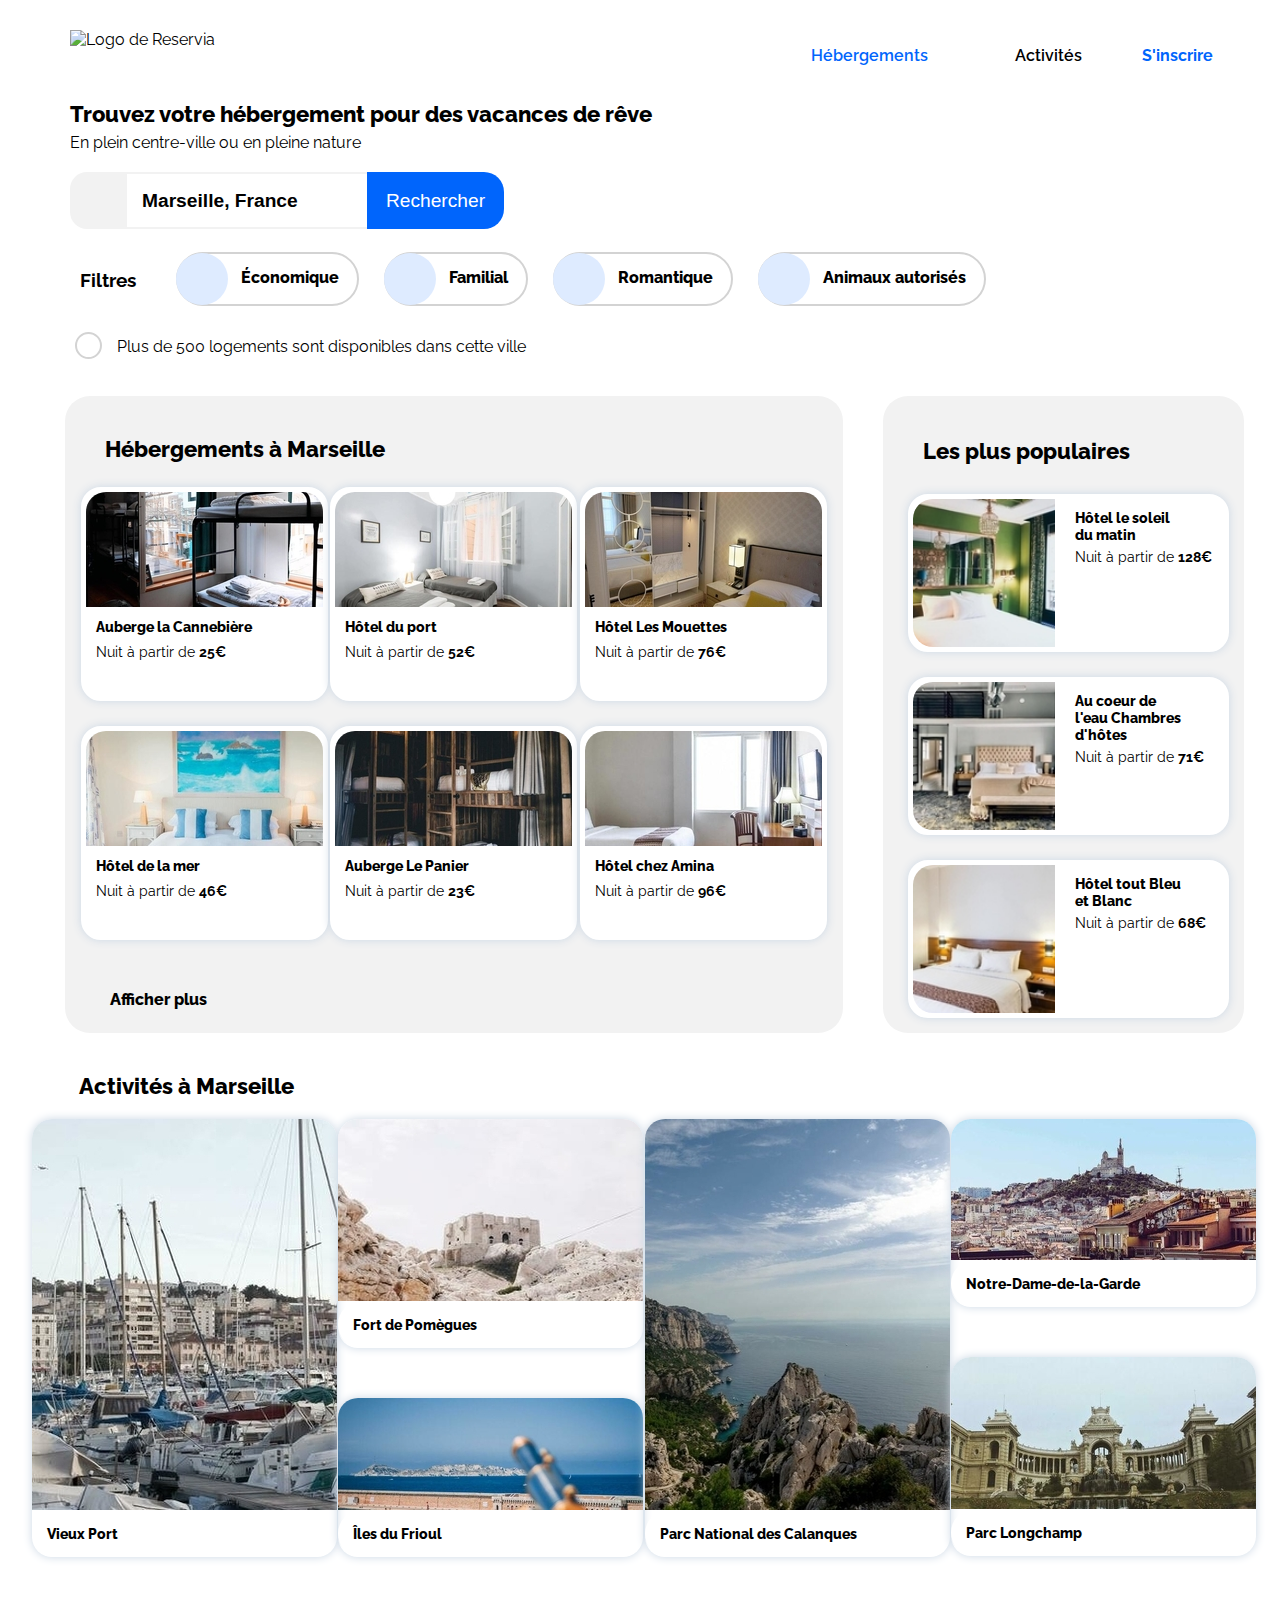
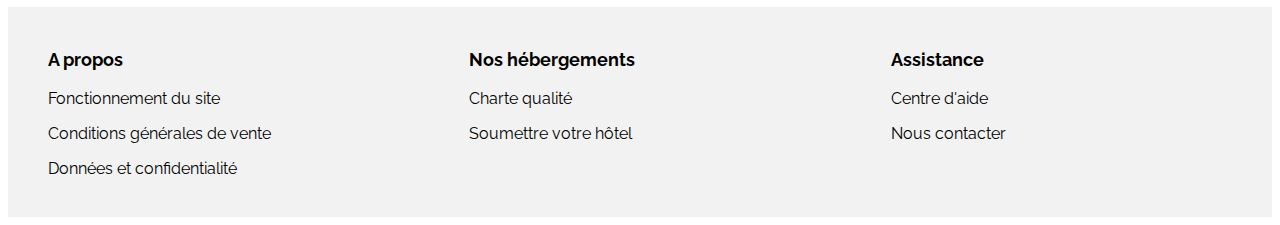
==== commit da5a9d05: "media queries tablette" ====
--- a/Index.html
+++ b/Index.html
@@ -20,7 +20,7 @@
                         <li><a class="activites" href="#activites">Activités</a></li>
                     </ul>
                   </nav>
-              <p id="inscription">S'inscrire</p>
+              <p>S'inscrire</p>
             </header>
 
               <!--Section recherche-->
@@ -36,7 +36,7 @@
                       <input type="search" id="recherche" name="q" 
                       placeholder="Marseille, France">
                     </div>
-                    <button id="rechercher">Rechercher</button>
+                    <button>Rechercher</button>
                     <div id="icone-recherche">
                       <i class="fas fa-search"></i>
                     </div>
@@ -202,7 +202,7 @@
                         <i class="fas fa-chart-line"></i>
                       </div>
                   </div>
-
+                <div id="aside2">
                   <a href="">
                     <figure>
                       <img src="Images/hebergements/4_small/emile-guillemot-unsplash.jpg" alt="Photo chambre"/>
@@ -248,6 +248,7 @@
                       </figcaption>
                     </figure>
                   </a>
+                </div>
                 </aside>
               </section>
 
@@ -256,13 +257,21 @@
                   <div id="activites"> 
                   <a href="">
                     <figure>
-                      <img src="Images/activites/4_small/reno-laithienne-unsplash.jpg"
+                        <img class="desktop" 
+                        src="Images/activites/4_small/reno-laithienne-unsplash.jpg"
+                         alt="">
+                         <img class="width768px"
+                         src="Images/activites/4_small/reno-laithienne-QUgJhdY5Fyk-unsplash.jpg"
+                         alt="">
+                         <img class="width375px" 
+                         src="Images/activites/4_small/reno-laithienne-375-unsplash.jpg"
                          alt="">
                       <figcaption><h3>Vieux Port</h3></figcaption>
                     </figure>
                   </a>
 
                   <a href="">
+                    <div class="tablette">
                     <figure>
                       <img src="Images/activites/4_small/paul-hermann-unsplash.jpg"
                          alt="">
@@ -274,16 +283,25 @@
                          alt="">
                       <figcaption><h3>Îles du Frioul</h3></figcaption>
                     </figure>
-                  </a>
-                  <a href="">
-                    <figure>
-                      <img src="Images/activites/4_small/kilyan-sockalingum-unsplash.jpg"
-                         alt="">
+                    </div>
+                  </a>
+                  <a href="">
+                    <figure>
+                         <img class="desktop"
+                          src="Images/activites/4_small/kilyan-sockalingum-unsplash.jpg"
+                          alt="">
+                         <img class="width768px"
+                          src="Images/activites/4_small/kilyan-sockalingum-NR8-cBCN3aI-unsplash.jpg"
+                          alt="">
+                         <img class="width375px"
+                          src="Images/activites/4_small/kilyan-sockalingum-375-unsplash.jpg"
+                          alt="">
                       <figcaption><h3>Parc National des Calanques</h3></figcaption>
                     </figure>
                   </a>
 
                   <a href="">
+                    <div class="tablette">
                     <figure>
                       <img src="Images/activites/4_small/florian-wehde-unsplash.jpg"
                          alt="">
@@ -294,6 +312,7 @@
                          alt="">
                       <figcaption><h3>Parc Longchamp</h3></figcaption>
                     </figure>
+                    </div>
                   </a>
                 </div>
                 </section>
--- a/style.css
+++ b/style.css
@@ -7,7 +7,7 @@
 
 #bloc_page 
 {
-    max-width: 1500px;
+    max-width: 1450px;
     margin: auto;
 }
 
@@ -22,9 +22,9 @@
 header
 {
     display: flex;
-    margin-left: 40px;
-    margin-top: 40px;
-    width: 93%;
+    margin-left: 62px;
+    margin-top: 30px;
+    width: 96%;
 }
 
 header img
@@ -51,7 +51,9 @@
 
 header p
 {
-    padding-right: 70px;
+    margin-right: 70px;
+    color: #0065FC;
+    font-weight: 700;
 }
 
 .hebergements-marseille 
@@ -60,7 +62,7 @@
     text-decoration: none;
     font-weight: 600;
     border-top: transparent 2px solid;
-    padding: 50px 17px 0px 17px;
+    padding: 45px 17px 0px 17px;
 }
 
 .hebergements-marseille:hover
@@ -74,21 +76,13 @@
     font-weight: 600;
 }
 
-#inscription
-{
-    color: #0065FC;
-    font-weight: 800;
-}
-
-
-
 /*section recherche*/
 
 #section-recherche
 {
     display: flex;
     flex-direction: column;
-    margin-left: 40px;
+    margin-left: 62px;
     margin-bottom: 20px;
 }
 
@@ -117,8 +111,8 @@
 #localisation
 {
     display: flex;
-    width: 52px;
-    height: 52px;
+    width: 57px;
+    height: 57px;
     align-items: center;
     justify-content: center;
     background-color:#F2F2F2;
@@ -134,10 +128,10 @@
     align-items: center;
     padding-left: 15px;
     width: 240px;
-    height: 52px;
+    height: 57px;
     border: none;
-    border-top: 3px #F2F2F2 solid;
-    border-bottom: 3px #F2F2F2 solid;
+    border-top: 2px #F2F2F2 solid;
+    border-bottom: 2px #F2F2F2 solid;
     font-size: 1.2em;
     font-weight: bolder;
 }
@@ -154,7 +148,7 @@
     align-items: center;
     justify-content: center;
     width: 137px;
-    height: 52px;
+    height: 57px;
     background-color: #0065FC;
     border: none;
     border-radius: 0px 20px 20px 0px;
@@ -185,7 +179,7 @@
     font-size: 1.2em;
     font-weight: bold;
     margin-right: 40px;
-    margin-left: -10px;
+    margin-left: -5px;
 }
 
 #cartouches
@@ -236,9 +230,8 @@
 .information
 {
     display: flex;
-    flex-wrap: wrap;
-    align-items: center;
-    width: 35%;    
+    align-items: center; 
+    margin-left: 5px; 
 }
 
 #cercle-i
@@ -246,12 +239,13 @@
     display: flex;
     justify-content: center;
     align-items: center;
-    height: 20px;
-    width: 20px;
-    font-size: 15px;
+    height: 23px;
+    width: 23px;
+    font-size: 13px;
     border-radius: 50%;
     border:  2px solid #D3D3D3;
-    margin-right: 10px;
+    margin-right: 15px;
+    margin-bottom: 7px;
     color: #0065FC;
 }
 
@@ -260,7 +254,8 @@
 #hebergements
 {
     display: flex;
-    margin: 0px 35px;
+    margin-left: 57px;
+    width: 97%;
 }
 
 #hebergements p
@@ -276,7 +271,7 @@
     flex-direction: column;
     background-color: #F2F2F2;
     width: 61%;
-    height: 630px;
+    
     border-radius: 25px;
     margin-right: 40px;
     padding: 15px;
@@ -300,12 +295,11 @@
     flex-direction: column;
     background-color: white;
     border: white solid 5px;
+    height: 204px;
     margin: auto;
     margin-top: 25px;
-    height: 200px;
-    min-width: 250px;
     border-radius: 20px; 
-    box-shadow: 0px 4px 1px #F2F3F4;
+    box-shadow: 0px 0px 10px #CBD7E4 ;
 }
 
 .hebergements1 img
@@ -327,8 +321,10 @@
 
 .hebergements1 figcaption
 {
-    padding: 3px;
-}
+    padding: 10px;
+    line-height: 20px;
+}
+
 
 .étoile
 {
@@ -355,11 +351,16 @@
         flex-wrap: wrap;
         background-color: #F2F2F2;
         width: 27%;
-        height: 630px;
         border-radius: 25px;
         padding: 15px;
     }
    
+#aside2
+{
+    display: flex;
+    flex-wrap: wrap;
+    margin-left: 10px;
+}
 aside h2
 {
     margin-left: 25px;
@@ -390,10 +391,11 @@
 {
     display: flex;
     border: white solid 5px;
-    height: 154px;
-    width: 354px;
+    height: 148px;
+    max-width: 350px;
     background-color: white;
     border-radius: 20px;
+    box-shadow: 0px 0px 10px #CBD7E4 ;
     margin: auto;
     margin-top: 25px;
 }
@@ -406,8 +408,9 @@
 
 aside figcaption
 {
-    padding: 3px;
-    margin-left: 10px;
+    margin-top: 10px;
+    margin-left: 20px;
+    padding: 0px;
 }
 
 aside h3
@@ -418,7 +421,7 @@
 
 aside .étoile
 {
-    margin-top: 20%;
+    margin-top: 32%;
 }
 
 /*activités*/
@@ -427,28 +430,29 @@
 {
     display: flex;
     flex-direction: column;
-    width: 95%;
-    margin-left: 0px;
+    width: 97%;
+    margin-left: 23px;
     margin-bottom: 50px;
 }
 
 #activites
 {
     display: flex;
+    flex-wrap: wrap;
     justify-content: space-evenly;
 }
 
 #tourisme h2
 {
-    margin: 40px 0px -30px 45px;
+    margin: 40px 0px -30px 48px;
 }
 
 #tourisme figure
 {
     display: flex;
     flex-direction: column;
-    border-radius: 0px 0px 20px 20px;
-    box-shadow: 0px 4px 1px #F2F3F4 ;
+    border-radius: 20px;
+    box-shadow: 0px 0px 10px #CBD7E4 ;
     margin:auto;
     margin-top: 50px;
 }
@@ -470,13 +474,22 @@
     border-radius: 20px 20px 0px 0px;
 }
 
+.width768px
+{
+    display: none;
+}
+.width375px
+{
+    display: none;
+}
+
 /*footer*/
 
 footer
 {
     display: flex;
     background-color: #F2F2F2;
-    width: 97%;
+    width: 100%;
 }
 
 .bloc-footer
@@ -486,7 +499,6 @@
     width: 460px;
     line-height: 5px;
 }
-
 
 
 .bloc-footer li
@@ -510,102 +522,47 @@
 }
 
 
-@media only screen and (max-width: 768px)
-{
+
+
+@media only screen and (max-width: 767px)
+{
+    * {
+        margin: 0;
+        padding: 0;
+      }
+
     #bloc_page
     {
         width: auto;
     }
 
-
-    /*hebergements*/
-
-    #hebergements
-    {
-        flex-direction: column-reverse;
-        width: 100%;
-    }
-
-    #hebergements p 
-    {
-        font-size: 11px;
-    }
-
-    .hebergements1
-    {
-        flex-wrap: wrap;
-        background-color: white;
-    }
-
-    .hebergements1 h2
-    {
-        display: flex;
-        font-size: 1em;
-        margin: 30px -40px 0px 15px;
-    }
-
-    .hebergements2
-    {
-        margin: 0px;
-        padding: 0px;
-    }
-    aside
-    {
-        padding: 10px;
-        margin-left: -10px;
-        border-radius: 0px;
-    }
-
-    aside figure
-    {
-        margin: 10px 0px;
-    }
-
-    h3
-    {
-        font-size: 12px;
-    }
-
-    aside .étoile
-    {
-        margin-top: 28%;
-    }
-
-    #icone
-    {
-        margin-top: 20px;
-        padding-right: 0px;
-        font-size: 20px;
-    }
-
-    aside h2
-    {
-        margin-top: 20px;
-        padding-left: 5px;
-        font-size: 17px;
-    }
-
-    .hebergements1 span
-    {
-        margin: 25px 0px 40px 10px;
-    }
-
-    
-    /*header*/
+ /*header*/
 
     header
     {
-        display: flex;
         flex-wrap: wrap;
         margin-left: 0px;
-    }
+        width: 100%;
+    }
+
+    nav
+    {
+        width: 100% ;
+        margin-left: 0px;
+    }
+
+    
+    nav li
+    {
+        margin-right: 0px;
+    }
+
     .hebergements-marseille
     {
         border-top: transparent;
         border-bottom: #0065FC 3px solid;
         order: -2;
-        margin-left: -48px;
-        padding: 0px 20px 10px 20px;
+        padding: 0% 32% 12px 32%;
     }
 
     .hebergements-marseille:hover
@@ -615,80 +572,390 @@
 
     .activites
     {
-        padding: 0px 30px 10px 30px;
+        padding: 0% 42% 12px 42%;
         border-bottom:  3px solid #F2F2F2;
         order: -1;
-        margin-left: -67%;
-    }
-
-    #inscription
-    {
-        margin-left: auto;
+        margin-left: 75px;
+    }
+
+    header p
+    {
+        margin: 20px 12px 35px auto ;
         order: -3;
-        font-size: 0.7em;
-        margin-right: 7%;
-    }
-
+    }
     header img
     {
-
         order: -4;
-    }
-
-    nav
-    {
-        width: 320px;
-        font-size: 0.7em;
-    }
-
+        margin-left: 10px;
+    }
+
+
+    /* Section hébergements*/
+
+    #hebergements
+    {
+        flex-direction: column-reverse;
+        width: 100%;
+        margin-left: 0px;
+    }
+
+    #hebergements p 
+    {
+        font-size: 11px;
+    }
+
+    .hebergements1
+    {
+        background-color: white;
+        width: 100%;
+        margin-right: 0px;
+        padding: 0px;
+        margin-bottom: 50px;
+    }
+
+    .hebergements1 figure
+    {
+        margin-left: 0px;
+        min-width: 310px;
+    }
+    .hebergements1 h2
+    {
+        display: flex;
+        margin: 30px 0px 0px 30px;
+    }
+
+    .hebergements1 figcaption
+    {
+        margin-left: 8px;
+    }
+    .hebergements1 span
+    {
+        margin: 25px 0px 0px 35px;
+    }
+
+    /*Les plus populaires*/
+
+
+    aside
+    {
+        width: 100%;
+        justify-content: space-around;
+        border-radius: 0px;
+        padding: 0px;
+        margin-bottom: 15px;
+        padding-bottom: 10px;
+    }
+
+    aside figure
+    {
+        width: 310px;
+        margin-top: 10px;
+    }
+
+    h3
+    {
+        padding-right: 0px;
+    }
+
+    #texte-icone
+    {
+        justify-content: space-between;
+    }
+
+
+    #icone
+    {
+        margin-top: 20px;
+        margin-right: 28px;
+    }
+
+    aside h2
+    {
+        margin-top: 20px;
+        margin-left: 28px;
+    }
+
+    Aside figcaption
+    {
+        line-height: 20px;
+    }
+    
+
+    
     /* Section filtres*/
+
+    #section-filtres
+    {
+        width: 100%;
+    }
     #filtres
     {
+        margin-left: -13px;
+        margin-bottom: 17px;
+        width: 100%;
+    }
+
+    #cartouches
+    {
+       flex-wrap: wrap;
+       margin-left: -15px;
+    }
+
+    
+    .cartouche
+    {
+       margin-bottom: 15px;
+       margin-right: 12px;
+    }
+
+
+    .information
+    {
+        margin-left: 0px;
+    }
+    #cercle-i
+    {
+        height: 20px;
+        width: 20px;
+        font-size: 10px;
+        border-radius: 50%;
+        margin-right: 10px;
+        margin-bottom: 16px;
+    }
+
+    /*section-recherche*/
+
+    #section-recherche
+    {
+        margin-left: 20px;
+    }
+
+    
+    h1
+    {
+        margin-top: 40px;
+        margin-right: 20px;
+    }
+
+
+    #section-recherche p
+    {
+        margin-top: 20px;
+    }    
+    button
+    {
+        display: none;
+    }
+
+    #icone-recherche
+    {
+        display: flex;
+        align-items: center;
+        justify-content: center;
+        width: 57px;
+        height: 57px;
+        background-color: #0065FC;
+        border: none;
+        border-radius: 20px;
+        color: white;
+        font-size: 1.2em;
+        margin-left: -15px;
+    }
+
+   
+    /*activités*/
+
+    #tourisme
+    {
+        width: 100%;
+        margin-left: 0px;
+        margin-bottom: 50px;
+    }
+
+    #activites
+    {
+        display: flex;
+        justify-content: space-around;
+    }
+
+    #tourisme h2
+    {
+        margin: 0px 0px 0px 35px;
+    }
+
+    #tourisme figure
+    {
+        margin: 30px 0px 0px 0px;
+        min-width: 310px;
+    }
+
+    #tourisme img
+    {
+        height: 134px;
+        width: 310px;
+    }
+    #tourisme figcaption
+    {
+        padding: 15px;
+        border-radius: 30px;
+    }
+
+    .width375px
+    {
+        display: flex;
+    }
+
+    .width768px
+    {
+        display: none;
+    }
+
+    .desktop
+    {
+        display: none;
+    }
+
+    /*footer*/
+
+    footer
+    {
+        display: flex;
+        flex-wrap: wrap;
+        width: 100%;
+        padding: 30px 0px;
+    }
+
+    .bloc-footer
+    {
+        width: 310px;
+    }
+
+    .bloc-footer li
+    {
+        list-style-type: none;
+        margin-bottom: 22px;
+        margin-left: 30px;
+    }
+
+    .bloc-footer a
+    {
+        text-decoration: none;
+        color: black;
+    }
+
+    .bloc-footer p
+    {
+        margin:30px 0px 35px 30px ;
+    }
+}
+
+
+@media only screen and (min-width:768px) and (max-width:1024px)
+{
+    /*header*/
+
+    header
+    {
+        margin-left: 30px;
+    }
+
+    /*section-recherche*/
+
+    #section-recherche
+    {
+        margin-left: 30px;
+    }
+
+    #cartouches
+    {
+        flex-wrap: wrap;
+    }
+        
+    .cartouche
+    {
         margin-bottom: 15px;
-        width: 100%;
-    }
-
-    #cartouches
-    {
-        margin-left: -18px;
-    }
-    #section-filtres
-    {
-        margin-left: -37px;
-    }
-    #section-filtres p
-    {
-        font-size: 0.8em;
-        padding: 5px;
-    }
-    .cartouche
-    {
-        height: 25px;
-        margin: 0px 2px 10px 0px;
-        padding: 2px 0px 3px 20px ;
-    }
-
-    .cercle
-    {
-        height: 35px;
-        width: 35px;
-        font-size: 15px;
-    }
-
-    /*section-recherche*/
-
-    #rechercher
+    }
+
+    #filtres
+    {
+        margin-left: 0px;
+        margin-bottom: 15px;
+    }
+
+    /*Section hébergements*/
+    #hebergements
+    {
+        margin-left: 25px;
+        flex-direction: column-reverse;
+    }
+
+    .hebergements1
+    {
+        width: 98%;
+    }
+
+    .hebergements1 span
+    {
+        margin: 30px 0px 10px 50px;
+    }
+
+    aside
+    {
+        width: 98%;
+        margin-bottom: 40px;
+    }
+
+    #texte-icone
+    {
+        justify-content: center;
+    }
+
+    aside h2
+    {
+        margin-right: 15%;
+    }
+    #aside2
+    {
+        justify-content: center;
+        margin-left: 25px;
+    }
+
+    aside figure
+    {
+        margin-right: 35px;
+    }
+    /*tourisme*/
+
+    .desktop
     {
         display: none;
     }
 
-    #grande-cartouche
-    {
-        margin-left: -15%;
-    }
-    #recherche
-    {
-        display: flex ;
-    }
-   
+    .width768px
+    {
+        display: flex;
+        width: 760px;
+    }
+    .tablette
+    {
+        display: flex;
+        width: 760px;
+    }
+
+    .tablette figure
+    {
+        margin: auto;
+        justify-content: space-between;
+    }
+
+    .tablette img
+    {
+        height: 135px;
+    }
+
+
+    footer
+    {
+        width: 110%;
+    }
 }